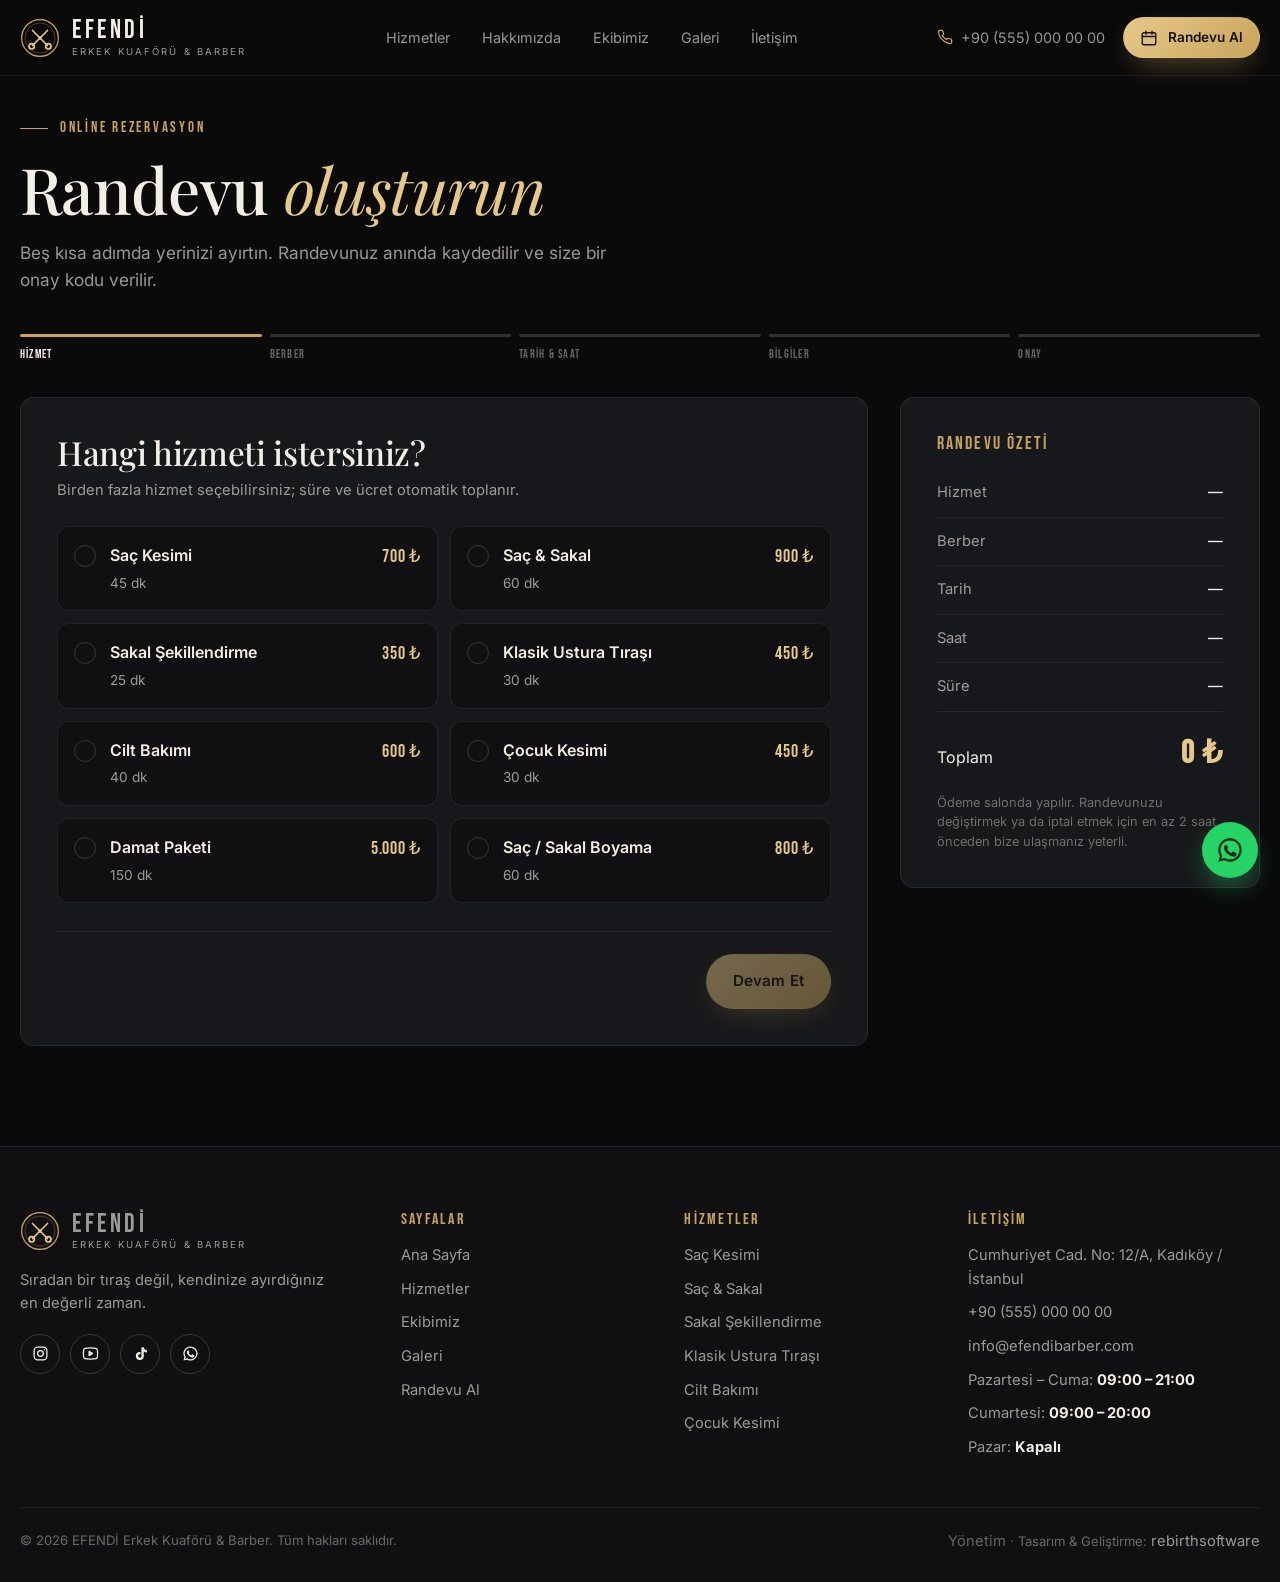
==== randevu.html @ 4434503c "Erkek kuaförü web sitesi ve randevu sistemi (ilk sürüm) GitHub Pages üzerinde çalışan statik site: -" ====
<!DOCTYPE html>
<html lang="tr">
<head>
  <meta charset="UTF-8">
  <meta name="viewport" content="width=device-width, initial-scale=1.0">
  <title>Randevu Al — {{brand}}</title>
  <meta name="description" content="Online randevu: hizmetinizi ve berberinizi seçin, uygun saati ayırtın.">
  <meta name="theme-color" content="#0a0a0b">
  <link rel="icon" href="assets/img/favicon.svg" type="image/svg+xml">
  <link rel="preconnect" href="https://fonts.googleapis.com">
  <link rel="preconnect" href="https://fonts.gstatic.com" crossorigin>
  <link href="https://fonts.googleapis.com/css2?family=Bebas+Neue&family=Inter:wght@400;500;600;700&family=Playfair+Display:ital,wght@0,400;0,500;0,600;1,400;1,500&display=swap" rel="stylesheet">
  <link rel="stylesheet" href="assets/css/style.css">
</head>
<body data-solid-nav="1">
  <div id="nav-host"></div>

  <main class="page">
    <div class="container">
      <div class="page-head">
        <span class="eyebrow">Online Rezervasyon</span>
        <h1 style="font-size:clamp(2.2rem,5vw,4rem)">Randevu <em class="accent">oluşturun</em></h1>
        <p class="lead">Beş kısa adımda yerinizi ayırtın. Randevunuz anında kaydedilir ve size bir onay kodu verilir.</p>
      </div>

      <div class="stepper" id="stepper">
        <div class="step-dot active" data-step="1"><i></i><span>Hizmet</span></div>
        <div class="step-dot" data-step="2"><i></i><span>Berber</span></div>
        <div class="step-dot" data-step="3"><i></i><span>Tarih & Saat</span></div>
        <div class="step-dot" data-step="4"><i></i><span>Bilgiler</span></div>
        <div class="step-dot" data-step="5"><i></i><span>Onay</span></div>
      </div>

      <div class="booking-layout">
        <div class="panel" id="panel">

          <!-- 1: Hizmet -->
          <section class="step active" data-step="1">
            <h2>Hangi hizmeti istersiniz?</h2>
            <p class="hint">Birden fazla hizmet seçebilirsiniz; süre ve ücret otomatik toplanır.</p>
            <div class="choice-grid" id="service-list"></div>
            <div class="step-actions">
              <span></span>
              <button class="btn btn-gold" id="next-1" disabled>Devam Et</button>
            </div>
          </section>

          <!-- 2: Berber -->
          <section class="step" data-step="2">
            <h2>Berberinizi seçin</h2>
            <p class="hint">Tercihiniz yoksa "Fark etmez" seçeneğiyle en erken boş saati görürsünüz.</p>
            <div class="choice-grid" id="barber-list"></div>
            <div class="step-actions">
              <button class="btn btn-dark" data-back>Geri</button>
              <button class="btn btn-gold" id="next-2">Devam Et</button>
            </div>
          </section>

          <!-- 3: Tarih & Saat -->
          <section class="step" data-step="3">
            <h2>Tarih ve saat</h2>
            <p class="hint">Uygun günler açık renkle gösterilir. Gün seçince boş saatler listelenir.</p>
            <div class="calendar">
              <div class="cal-head">
                <button class="cal-nav" id="cal-prev" aria-label="Önceki ay"></button>
                <b id="cal-title"></b>
                <button class="cal-nav" id="cal-next" aria-label="Sonraki ay"></button>
              </div>
              <div class="cal-grid" id="cal-grid"></div>
            </div>
            <div class="slots-title"><span id="slots-label">Önce bir gün seçin</span><span id="slots-count"></span></div>
            <div class="slots" id="slots"></div>
            <div class="step-actions">
              <button class="btn btn-dark" data-back>Geri</button>
              <button class="btn btn-gold" id="next-3" disabled>Devam Et</button>
            </div>
          </section>

          <!-- 4: Bilgiler -->
          <section class="step" data-step="4">
            <h2>İletişim bilgileriniz</h2>
            <p class="hint">Randevu hatırlatması ve olası değişiklikler için kullanılır.</p>
            <form class="form-grid" id="info-form" novalidate>
              <div class="field">
                <label for="f-name">Ad Soyad</label>
                <input id="f-name" name="name" autocomplete="name" placeholder="Adınız Soyadınız" required>
                <span class="error">Lütfen adınızı girin.</span>
              </div>
              <div class="field">
                <label for="f-phone">Telefon</label>
                <input id="f-phone" name="phone" type="tel" inputmode="tel" autocomplete="tel" placeholder="05xx xxx xx xx" required>
                <span class="error">Geçerli bir telefon numarası girin.</span>
              </div>
              <div class="field full">
                <label for="f-note">Not (isteğe bağlı)</label>
                <textarea id="f-note" name="note" placeholder="Özel bir isteğiniz varsa yazabilirsiniz."></textarea>
              </div>
              <label class="checkbox full">
                <input type="checkbox" id="f-consent" required>
                <span>Randevu bilgilerimin iletişim amacıyla işlenmesini kabul ediyorum.</span>
              </label>
            </form>
            <div class="step-actions">
              <button class="btn btn-dark" data-back>Geri</button>
              <button class="btn btn-gold" id="next-4">Devam Et</button>
            </div>
          </section>

          <!-- 5: Onay -->
          <section class="step" data-step="5">
            <div id="confirm-view">
              <h2>Bilgileri kontrol edin</h2>
              <p class="hint">Her şey doğruysa randevunuzu onaylayın.</p>
              <div class="detail-grid" id="confirm-details"></div>
              <div class="notice" style="margin-top:22px" id="confirm-notice"></div>
              <div class="step-actions">
                <button class="btn btn-dark" data-back>Geri</button>
                <button class="btn btn-gold btn-lg" id="confirm-btn">Randevuyu Onayla</button>
              </div>
            </div>
            <div id="success-view" class="success" style="display:none"></div>
          </section>

        </div>

        <aside class="panel summary" id="summary">
          <h3>Randevu Özeti</h3>
          <div class="summary-row"><span>Hizmet</span><span id="s-services">—</span></div>
          <div class="summary-row"><span>Berber</span><span id="s-barber">—</span></div>
          <div class="summary-row"><span>Tarih</span><span id="s-date">—</span></div>
          <div class="summary-row"><span>Saat</span><span id="s-time">—</span></div>
          <div class="summary-row"><span>Süre</span><span id="s-duration">—</span></div>
          <div class="summary-total"><span>Toplam</span><b id="s-total">0 ₺</b></div>
          <p class="summary-note">Ödeme salonda yapılır. Randevunuzu değiştirmek ya da iptal etmek için en az 2 saat önceden bize ulaşmanız yeterli.</p>
        </aside>
      </div>
    </div>
  </main>

  <div id="footer-host"></div>
  <div class="toast" id="toast"></div>

  <script src="assets/js/config.js"></script>
  <script src="assets/js/store.js"></script>
  <script src="assets/js/main.js"></script>
  <script src="assets/js/booking.js"></script>
</body>
</html>
---- assets/css/style.css ----
/* =========================================================================
   EFENDİ Erkek Kuaförü — Stil Dosyası
   ========================================================================= */

:root {
  --bg: #0a0a0b;
  --bg-2: #101012;
  --surface: #17181b;
  --surface-2: #1e1f23;
  --line: rgba(255, 255, 255, 0.08);
  --line-strong: rgba(255, 255, 255, 0.16);
  --text: #f3efe6;
  --muted: rgba(243, 239, 230, 0.62);
  --muted-2: rgba(243, 239, 230, 0.4);
  --gold: #c9a45c;
  --gold-2: #e5c98a;
  --gold-dim: rgba(201, 164, 92, 0.14);
  --gold-line: rgba(201, 164, 92, 0.35);
  --danger: #e2654f;
  --success: #6fbf8a;
  --warning: #e0b25b;
  --info: #7aa7e0;

  --font-display: "Playfair Display", Georgia, serif;
  --font-accent: "Bebas Neue", Impact, sans-serif;
  --font-sans: "Inter", system-ui, -apple-system, "Segoe UI", sans-serif;

  --radius: 14px;
  --radius-sm: 8px;
  --container: 1240px;
  --nav-h: 76px;
  --ease: cubic-bezier(0.2, 0.7, 0.2, 1);
}

*, *::before, *::after { box-sizing: border-box; }
html { scroll-behavior: smooth; -webkit-text-size-adjust: 100%; }
body {
  margin: 0;
  background: var(--bg);
  color: var(--text);
  font-family: var(--font-sans);
  font-size: 16px;
  line-height: 1.6;
  -webkit-font-smoothing: antialiased;
  overflow-x: hidden;
}
img { display: block; max-width: 100%; }
a { color: inherit; text-decoration: none; }
button { font: inherit; color: inherit; cursor: pointer; background: none; border: 0; }
input, select, textarea { font: inherit; color: inherit; }
::selection { background: var(--gold); color: #111; }

h1, h2, h3, h4 { margin: 0; font-family: var(--font-display); font-weight: 500; line-height: 1.1; letter-spacing: -0.01em; }
h1 { font-size: clamp(2.8rem, 7vw, 6.2rem); }
h2 { font-size: clamp(2rem, 4.2vw, 3.4rem); }
h3 { font-size: 1.35rem; }
p { margin: 0; }
em.accent, .accent { font-style: italic; color: var(--gold-2); font-weight: 400; }

.container { width: min(var(--container), 100% - 40px); margin-inline: auto; }
.eyebrow {
  font-family: var(--font-accent);
  letter-spacing: 0.18em;
  font-size: 0.95rem;
  color: var(--gold);
  display: inline-flex; align-items: center; gap: 12px;
  text-transform: uppercase;
}
.eyebrow::before { content: ""; width: 28px; height: 1px; background: var(--gold); }
.lead { color: var(--muted); font-size: 1.08rem; max-width: 56ch; }
.section { padding: clamp(72px, 9vw, 128px) 0; position: relative; }
.section-head { display: grid; gap: 18px; margin-bottom: clamp(40px, 5vw, 64px); }
.section-head.split { grid-template-columns: 1fr auto; align-items: end; }
@media (max-width: 760px) { .section-head.split { grid-template-columns: 1fr; } }

/* ---------- Butonlar ---------- */
.btn {
  display: inline-flex; align-items: center; justify-content: center; gap: 10px;
  padding: 14px 26px; border-radius: 999px;
  font-weight: 600; font-size: 0.95rem; letter-spacing: 0.01em;
  border: 1px solid transparent; transition: all 0.3s var(--ease); white-space: nowrap;
}
.btn svg { width: 18px; height: 18px; }
.btn-gold { background: linear-gradient(135deg, var(--gold-2), var(--gold)); color: #151208; box-shadow: 0 10px 30px -10px rgba(201, 164, 92, 0.6); }
.btn-gold:hover { transform: translateY(-2px); box-shadow: 0 16px 36px -12px rgba(201, 164, 92, 0.8); }
.btn-ghost { border-color: var(--line-strong); color: var(--text); background: rgba(255, 255, 255, 0.02); backdrop-filter: blur(6px); }
.btn-ghost:hover { border-color: var(--gold); color: var(--gold-2); }
.btn-dark { background: var(--surface-2); border-color: var(--line); }
.btn-dark:hover { border-color: var(--line-strong); }
.btn-sm { padding: 9px 16px; font-size: 0.85rem; }
.btn-lg { padding: 18px 34px; font-size: 1.02rem; }
.btn-block { width: 100%; }
.btn:disabled { opacity: 0.45; cursor: not-allowed; transform: none !important; }
.btn-wa { background: #25d366; color: #0b2a14; }
.btn-wa:hover { background: #2fe072; }

/* ---------- Navigasyon ---------- */
.nav {
  position: fixed; inset: 0 0 auto 0; z-index: 50; height: var(--nav-h);
  display: flex; align-items: center;
  transition: background 0.4s var(--ease), border-color 0.4s var(--ease);
  border-bottom: 1px solid transparent;
}
.nav.scrolled { background: rgba(10, 10, 11, 0.78); backdrop-filter: blur(14px); border-color: var(--line); }
.nav .container { display: flex; align-items: center; justify-content: space-between; gap: 24px; }
.logo { display: flex; align-items: center; gap: 12px; }
.logo-mark { width: 40px; height: 40px; }
.logo-text { font-family: var(--font-accent); font-size: 1.6rem; letter-spacing: 0.14em; line-height: 1; }
.logo-text small { display: block; font-family: var(--font-sans); font-size: 0.6rem; letter-spacing: 0.22em; color: var(--muted); text-transform: uppercase; margin-top: 3px; }
.nav-links { display: flex; gap: 32px; list-style: none; margin: 0; padding: 0; }
.nav-links a { font-size: 0.9rem; color: var(--muted); position: relative; padding: 6px 0; transition: color 0.3s; }
.nav-links a::after { content: ""; position: absolute; left: 0; bottom: 0; width: 0; height: 1px; background: var(--gold); transition: width 0.3s var(--ease); }
.nav-links a:hover, .nav-links a.active { color: var(--text); }
.nav-links a:hover::after, .nav-links a.active::after { width: 100%; }
.nav-cta { display: flex; align-items: center; gap: 18px; }
.nav-phone { font-size: 0.9rem; color: var(--muted); display: inline-flex; gap: 8px; align-items: center; }
.nav-phone svg { width: 16px; height: 16px; color: var(--gold); }
.burger { display: none; width: 44px; height: 44px; border-radius: 50%; border: 1px solid var(--line-strong); flex-direction: column; align-items: center; justify-content: center; gap: 5px; }
.burger span { display: block; width: 18px; height: 1.5px; background: var(--text); transition: 0.3s var(--ease); }
@media (max-width: 560px) {
  .logo-text small { display: none; }
  .nav-cta { gap: 10px; }
  .nav-cta .btn-sm { padding: 9px 14px; }
}
@media (max-width: 1000px) {
  .nav-links, .nav-phone { display: none; }
  .burger { display: flex; }
  .logo-text small { white-space: nowrap; }
  .nav.open .nav-links {
    display: flex; flex-direction: column; gap: 6px;
    position: fixed; top: var(--nav-h); left: 0; right: 0; padding: 20px 20px 28px;
    background: rgba(10, 10, 11, 0.96); backdrop-filter: blur(16px); border-bottom: 1px solid var(--line);
  }
  .nav.open .nav-links a { font-size: 1.2rem; padding: 12px 0; font-family: var(--font-display); color: var(--text); }
  .nav.open .burger span:nth-child(1) { transform: translateY(6.5px) rotate(45deg); }
  .nav.open .burger span:nth-child(2) { opacity: 0; transform: scaleX(0); }
  .nav.open .burger span:nth-child(3) { transform: translateY(-6.5px) rotate(-45deg); }
}

/* ---------- Hero ---------- */
.hero {
  position: relative; min-height: 100svh; display: grid; align-items: end;
  padding: calc(var(--nav-h) + 40px) 0 72px; overflow: hidden; isolation: isolate;
}
.hero-bg { position: absolute; inset: 0; z-index: -2; }
.hero-bg img { width: 100%; height: 100%; object-fit: cover; transform: scale(1.08); animation: heroZoom 14s var(--ease) forwards; }
@keyframes heroZoom { to { transform: scale(1); } }
.hero-bg::after {
  content: ""; position: absolute; inset: 0;
  background:
    linear-gradient(180deg, rgba(10, 10, 11, 0.55) 0%, rgba(10, 10, 11, 0.25) 40%, rgba(10, 10, 11, 0.92) 85%, var(--bg) 100%),
    linear-gradient(90deg, rgba(10, 10, 11, 0.7) 0%, rgba(10, 10, 11, 0.1) 70%);
}
.hero-grain { position: absolute; inset: 0; z-index: -1; opacity: 0.35; pointer-events: none;
  background-image: url("data:image/svg+xml,%3Csvg xmlns='http://www.w3.org/2000/svg' width='160' height='160'%3E%3Cfilter id='n'%3E%3CfeTurbulence baseFrequency='0.8' numOctaves='2' stitchTiles='stitch'/%3E%3C/filter%3E%3Crect width='100%25' height='100%25' filter='url(%23n)' opacity='0.08'/%3E%3C/svg%3E"); }
.hero-content { display: grid; gap: 28px; max-width: 820px; }
.hero h1 { text-wrap: balance; }
.hero-actions { display: flex; flex-wrap: wrap; gap: 14px; }
.hero-meta { display: flex; flex-wrap: wrap; gap: 28px; color: var(--muted); font-size: 0.9rem; }
.hero-meta span { display: inline-flex; gap: 8px; align-items: center; }
.hero-meta svg { width: 16px; height: 16px; color: var(--gold); }
.hero-badge {
  position: absolute; right: 40px; bottom: 120px; width: 150px; height: 150px; border-radius: 50%;
  display: grid; place-items: center; animation: spin 18s linear infinite;
}
.hero-badge svg { width: 100%; height: 100%; }
.hero-badge text { font-family: var(--font-accent); font-size: 13.5px; letter-spacing: 0.26em; fill: var(--gold-2); }
@keyframes spin { to { transform: rotate(360deg); } }
@media (max-width: 900px) { .hero-badge { display: none; } }

/* ---------- İstatistikler ---------- */
.stats { border-block: 1px solid var(--line); background: var(--bg-2); }
.stats .container { display: grid; grid-template-columns: repeat(4, 1fr); }
.stat { padding: 34px 24px; border-left: 1px solid var(--line); }
.stat:first-child { border-left: 0; }
.stat b { display: block; font-family: var(--font-accent); font-size: 3rem; line-height: 1; color: var(--gold-2); letter-spacing: 0.04em; }
.stat span { color: var(--muted); font-size: 0.9rem; }
@media (max-width: 760px) {
  .stats .container { grid-template-columns: 1fr 1fr; }
  .stat:nth-child(3) { border-left: 0; }
  .stat:nth-child(n + 3) { border-top: 1px solid var(--line); }
}

/* ---------- Kayan bant ---------- */
.marquee { overflow: hidden; border-bottom: 1px solid var(--line); padding: 18px 0; -webkit-mask: linear-gradient(90deg, transparent, #000 10%, #000 90%, transparent); mask: linear-gradient(90deg, transparent, #000 10%, #000 90%, transparent); }
.marquee-track { display: flex; gap: 48px; width: max-content; animation: marquee 40s linear infinite; }
.marquee-track span { font-family: var(--font-accent); font-size: 1.5rem; letter-spacing: 0.2em; color: var(--muted-2); display: inline-flex; align-items: center; gap: 48px; }
.marquee-track span::after { content: "✦"; color: var(--gold); font-size: 0.9rem; }
@keyframes marquee { to { transform: translateX(-50%); } }

/* ---------- Hizmetler ---------- */
.services-grid { display: grid; grid-template-columns: repeat(4, 1fr); gap: 18px; }
@media (max-width: 1100px) { .services-grid { grid-template-columns: repeat(2, 1fr); } }
@media (max-width: 560px) { .services-grid { grid-template-columns: 1fr; } }
.card {
  background: var(--surface); border: 1px solid var(--line); border-radius: var(--radius);
  padding: 28px; position: relative; overflow: hidden; transition: transform 0.4s var(--ease), border-color 0.4s;
}
.card:hover { transform: translateY(-6px); border-color: var(--gold-line); }
.card::before { content: ""; position: absolute; inset: 0; background: radial-gradient(400px 200px at 0% 0%, var(--gold-dim), transparent 60%); opacity: 0; transition: opacity 0.4s; }
.card:hover::before { opacity: 1; }
.service-card { display: grid; gap: 16px; min-height: 290px; }
.service-icon { width: 52px; height: 52px; border-radius: 12px; display: grid; place-items: center; background: var(--gold-dim); border: 1px solid var(--gold-line); color: var(--gold-2); }
.service-icon svg { width: 24px; height: 24px; }
.service-card h3 { font-size: 1.3rem; }
.service-card p { color: var(--muted); font-size: 0.92rem; flex: 1; }
.service-foot { display: flex; justify-content: space-between; align-items: center; margin-top: auto; padding-top: 14px; border-top: 1px dashed var(--line-strong); }
.price { font-family: var(--font-accent); font-size: 1.7rem; color: var(--gold-2); letter-spacing: 0.04em; }
.dur { color: var(--muted-2); font-size: 0.85rem; }
.tag { position: absolute; top: 18px; right: 18px; font-size: 0.7rem; letter-spacing: 0.14em; text-transform: uppercase; padding: 5px 10px; border-radius: 999px; background: var(--gold); color: #151208; font-weight: 700; }

/* ---------- Hakkımızda ---------- */
.about { background: var(--bg-2); border-block: 1px solid var(--line); }
.about-grid { display: grid; grid-template-columns: 1.05fr 1fr; gap: clamp(40px, 6vw, 96px); align-items: center; }
@media (max-width: 960px) { .about-grid { grid-template-columns: 1fr; } }
.about-media { position: relative; }
.about-media .main { border-radius: var(--radius); aspect-ratio: 4 / 5; object-fit: cover; width: 100%; }
.about-media .float { position: absolute; right: -24px; bottom: -32px; width: 44%; aspect-ratio: 1; object-fit: cover; border-radius: var(--radius); border: 8px solid var(--bg-2); box-shadow: 0 30px 60px -20px rgba(0,0,0,.7); }
.about-media .since { position: absolute; left: -16px; top: 32px; background: var(--gold); color: #151208; padding: 14px 18px; border-radius: 10px; font-family: var(--font-accent); letter-spacing: .08em; line-height: 1; }
.about-media .since b { display: block; font-size: 2.2rem; }
.about-media .since small { font-size: .75rem; font-family: var(--font-sans); font-weight: 700; letter-spacing: .14em; }
@media (max-width: 960px) { .about-media .float { right: 0; } .about-media .since { left: 0; } }
.about-text { display: grid; gap: 22px; }
.features { display: grid; grid-template-columns: 1fr 1fr; gap: 16px; margin-top: 8px; }
@media (max-width: 560px) { .features { grid-template-columns: 1fr; } }
.feature { display: flex; gap: 14px; align-items: flex-start; }
.feature svg { width: 22px; height: 22px; color: var(--gold); flex: none; margin-top: 3px; }
.feature b { display: block; font-weight: 600; margin-bottom: 2px; }
.feature span { color: var(--muted); font-size: 0.9rem; }

/* ---------- Deneyim bandı ---------- */
.experience { position: relative; min-height: 520px; display: grid; align-items: center; isolation: isolate; overflow: hidden; }
.experience img { position: absolute; inset: 0; width: 100%; height: 100%; object-fit: cover; z-index: -2; }
.experience::after { content: ""; position: absolute; inset: 0; z-index: -1; background: linear-gradient(90deg, rgba(10,10,11,.95) 0%, rgba(10,10,11,.75) 50%, rgba(10,10,11,.3) 100%); }
.experience-content { max-width: 620px; display: grid; gap: 22px; padding: 80px 0; }
.exp-list { display: grid; gap: 14px; margin: 0; padding: 0; list-style: none; }
.exp-list li { display: flex; gap: 14px; align-items: center; color: var(--muted); }
.exp-list li::before { content: ""; width: 8px; height: 8px; border-radius: 50%; background: var(--gold); box-shadow: 0 0 0 4px var(--gold-dim); flex: none; }

/* ---------- Ekip ---------- */
.team-grid { display: grid; grid-template-columns: repeat(3, 1fr); gap: 22px; }
@media (max-width: 960px) { .team-grid { grid-template-columns: repeat(2, 1fr); } }
@media (max-width: 560px) { .team-grid { grid-template-columns: 1fr; } }
.member { position: relative; border-radius: var(--radius); overflow: hidden; aspect-ratio: 3 / 3.6; background: var(--surface); border: 1px solid var(--line); }
.member img { width: 100%; height: 100%; object-fit: cover; filter: grayscale(0.4) contrast(1.05); transition: transform 0.8s var(--ease), filter 0.6s; }
.member:hover img { transform: scale(1.05); filter: grayscale(0) contrast(1.05); }
.member-info { position: absolute; inset: auto 0 0 0; padding: 26px; background: linear-gradient(180deg, transparent, rgba(10,10,11,.95)); display: grid; gap: 4px; }
.member-info h3 { font-size: 1.4rem; }
.member-info span { color: var(--gold-2); font-size: 0.85rem; letter-spacing: 0.08em; text-transform: uppercase; font-family: var(--font-accent); }
.member-skills { display: flex; gap: 6px; flex-wrap: wrap; margin-top: 8px; }
.member-skills i { font-style: normal; font-size: 0.75rem; color: var(--muted); border: 1px solid var(--line-strong); padding: 3px 9px; border-radius: 999px; }
.member-exp { position: absolute; top: 16px; left: 16px; background: rgba(10,10,11,.6); backdrop-filter: blur(8px); border: 1px solid var(--line-strong); border-radius: 999px; padding: 5px 12px; font-size: .75rem; color: var(--text); }

/* ---------- Galeri ---------- */
.gallery-grid { display: grid; grid-template-columns: repeat(4, 1fr); grid-auto-rows: 220px; gap: 14px; }
.gallery-grid a { border-radius: var(--radius-sm); overflow: hidden; position: relative; border: 1px solid var(--line); }
.gallery-grid a:nth-child(1), .gallery-grid a:nth-child(6) { grid-column: span 2; grid-row: span 2; }
.gallery-grid img { width: 100%; height: 100%; object-fit: cover; transition: transform 0.8s var(--ease); }
.gallery-grid a:hover img { transform: scale(1.06); }
.gallery-grid a::after { content: attr(data-label); position: absolute; left: 14px; bottom: 12px; font-size: 0.8rem; color: var(--text); opacity: 0; transition: 0.3s; text-shadow: 0 2px 8px #000; }
.gallery-grid a:hover::after { opacity: 1; }
@media (max-width: 900px) { .gallery-grid { grid-template-columns: repeat(2, 1fr); grid-auto-rows: 180px; } .gallery-grid a:nth-child(1), .gallery-grid a:nth-child(6) { grid-column: span 2; grid-row: span 1; } }

/* ---------- Yorumlar ---------- */
.reviews { background: var(--bg-2); border-block: 1px solid var(--line); }
.reviews-grid { display: grid; grid-template-columns: repeat(3, 1fr); gap: 18px; }
@media (max-width: 900px) { .reviews-grid { grid-template-columns: 1fr; } }
.review { display: grid; gap: 16px; }
.review .stars { color: var(--gold); letter-spacing: 3px; }
.review q { font-family: var(--font-display); font-size: 1.2rem; line-height: 1.45; quotes: "“" "”"; }
.review q::before { color: var(--gold); }
.review .who { display: flex; align-items: center; gap: 12px; color: var(--muted); font-size: 0.9rem; }
.review .who i { width: 40px; height: 40px; border-radius: 50%; display: grid; place-items: center; background: var(--gold-dim); border: 1px solid var(--gold-line); color: var(--gold-2); font-style: normal; font-weight: 700; }

/* ---------- CTA ---------- */
.cta { padding: clamp(60px, 8vw, 110px) 0; }
.cta-box {
  border-radius: 24px; padding: clamp(40px, 6vw, 80px); position: relative; overflow: hidden;
  background: radial-gradient(900px 400px at 10% 0%, rgba(201,164,92,.22), transparent 60%), var(--surface);
  border: 1px solid var(--gold-line); display: grid; grid-template-columns: 1.2fr 1fr; gap: 40px; align-items: center;
}
@media (max-width: 900px) { .cta-box { grid-template-columns: 1fr; } }
.cta-box h2 { font-size: clamp(2rem, 4vw, 3.2rem); }
.cta-box .lead { margin-top: 14px; }
.cta-side { display: grid; gap: 16px; justify-items: start; }
.hours-table { width: 100%; border-collapse: collapse; font-size: 0.92rem; }
.hours-table td { padding: 10px 0; border-bottom: 1px solid var(--line); color: var(--muted); }
.hours-table td:last-child { text-align: right; color: var(--text); font-weight: 600; }

/* ---------- Footer ---------- */
.footer { border-top: 1px solid var(--line); padding: 64px 0 28px; background: var(--bg-2); }
.footer-grid { display: grid; grid-template-columns: 1.4fr 1fr 1fr 1.2fr; gap: 40px; }
@media (max-width: 900px) { .footer-grid { grid-template-columns: 1fr 1fr; } }
@media (max-width: 560px) { .footer-grid { grid-template-columns: 1fr; } }
.footer h4 { font-family: var(--font-accent); letter-spacing: 0.14em; font-size: 1rem; color: var(--gold); margin-bottom: 16px; }
.footer ul { list-style: none; padding: 0; margin: 0; display: grid; gap: 10px; }
.footer a, .footer li, .footer p { color: var(--muted); font-size: 0.92rem; }
.footer a:hover { color: var(--gold-2); }
.socials { display: flex; gap: 10px; margin-top: 18px; }
.socials a { width: 40px; height: 40px; border-radius: 50%; border: 1px solid var(--line-strong); display: grid; place-items: center; color: var(--text); transition: 0.3s; }
.socials a:hover { border-color: var(--gold); color: var(--gold-2); }
.socials svg { width: 17px; height: 17px; }
.footer-bottom { margin-top: 48px; padding-top: 22px; border-top: 1px solid var(--line); display: flex; flex-wrap: wrap; justify-content: space-between; gap: 10px; color: var(--muted-2); font-size: 0.82rem; }

/* ---------- Scroll reveal ---------- */
.reveal { opacity: 0; transform: translateY(24px); transition: opacity 0.8s var(--ease), transform 0.8s var(--ease); }
.reveal.in { opacity: 1; transform: none; }
.reveal[data-delay="1"] { transition-delay: 0.1s; }
.reveal[data-delay="2"] { transition-delay: 0.2s; }
.reveal[data-delay="3"] { transition-delay: 0.3s; }
@media (prefers-reduced-motion: reduce) { .reveal { opacity: 1; transform: none; transition: none; } .hero-bg img, .marquee-track, .hero-badge { animation: none; } }

/* ---------- Sabit WhatsApp ---------- */
.wa-float { position: fixed; right: 22px; bottom: 22px; z-index: 40; width: 56px; height: 56px; border-radius: 50%; background: #25d366; display: grid; place-items: center; color: #0b2a14; box-shadow: 0 12px 30px -8px rgba(37,211,102,.6); transition: transform .3s; }
.wa-float:hover { transform: scale(1.06); }
.wa-float svg { width: 28px; height: 28px; }

/* =========================================================================
   RANDEVU SAYFASI
   ========================================================================= */
.page { padding-top: calc(var(--nav-h) + 40px); padding-bottom: 100px; min-height: 100svh; }
.page-head { display: grid; gap: 14px; margin-bottom: 40px; }
.booking-layout { display: grid; grid-template-columns: 1fr 360px; gap: 32px; align-items: start; }
@media (max-width: 1000px) { .booking-layout { grid-template-columns: 1fr; } }

.stepper { display: grid; grid-template-columns: repeat(5, 1fr); gap: 8px; margin-bottom: 32px; }
.step-dot { display: grid; gap: 8px; font-size: 0.78rem; color: var(--muted-2); text-transform: uppercase; letter-spacing: 0.1em; font-family: var(--font-accent); }
.step-dot i { height: 3px; border-radius: 3px; background: var(--line-strong); display: block; transition: background 0.4s; }
.step-dot.done i, .step-dot.active i { background: var(--gold); }
.step-dot.active { color: var(--text); }
@media (max-width: 640px) { .step-dot span { display: none; } }

.panel { background: var(--surface); border: 1px solid var(--line); border-radius: var(--radius); padding: clamp(22px, 3vw, 36px); }
.panel h2 { font-size: clamp(1.5rem, 2.6vw, 2.1rem); margin-bottom: 8px; }
.panel .hint { color: var(--muted); font-size: 0.92rem; margin-bottom: 24px; }
.step { display: none; }
.step.active { display: block; animation: fadeUp 0.5s var(--ease); }
@keyframes fadeUp { from { opacity: 0; transform: translateY(12px); } to { opacity: 1; transform: none; } }
.step-actions { display: flex; justify-content: space-between; gap: 12px; margin-top: 28px; padding-top: 22px; border-top: 1px solid var(--line); }

.choice-grid { display: grid; grid-template-columns: repeat(2, 1fr); gap: 12px; }
@media (max-width: 640px) { .choice-grid { grid-template-columns: 1fr; } }
.choice {
  text-align: left; display: flex; gap: 14px; align-items: flex-start; padding: 16px; border-radius: 12px;
  border: 1px solid var(--line); background: var(--bg-2); transition: 0.25s; position: relative;
}
.choice:hover { border-color: var(--line-strong); }
.choice.selected { border-color: var(--gold); background: var(--gold-dim); }
.choice .check { width: 22px; height: 22px; border-radius: 50%; border: 1.5px solid var(--line-strong); flex: none; display: grid; place-items: center; margin-top: 2px; transition: .25s; }
.choice.selected .check { background: var(--gold); border-color: var(--gold); color: #151208; }
.choice .check svg { width: 13px; height: 13px; opacity: 0; }
.choice.selected .check svg { opacity: 1; }
.choice-body { flex: 1; display: grid; gap: 4px; }
.choice-body b { font-weight: 600; }
.choice-body small { color: var(--muted); font-size: 0.85rem; }
.choice-meta { font-family: var(--font-accent); color: var(--gold-2); font-size: 1.1rem; letter-spacing: .04em; white-space: nowrap; }
.choice img { width: 56px; height: 56px; border-radius: 50%; object-fit: cover; flex: none; }
.choice .avatar-any { width: 56px; height: 56px; border-radius: 50%; display: grid; place-items: center; background: var(--surface-2); border: 1px dashed var(--line-strong); color: var(--gold); flex: none; }
.choice .avatar-any svg { width: 22px; height: 22px; }

.calendar { display: grid; gap: 14px; }
.cal-head { display: flex; align-items: center; justify-content: space-between; }
.cal-head b { font-family: var(--font-display); font-size: 1.25rem; font-weight: 500; }
.cal-nav { width: 38px; height: 38px; border-radius: 50%; border: 1px solid var(--line-strong); display: grid; place-items: center; }
.cal-nav:hover { border-color: var(--gold); color: var(--gold-2); }
.cal-nav:disabled { opacity: .3; cursor: not-allowed; }
.cal-nav svg { width: 16px; height: 16px; }
.cal-grid { display: grid; grid-template-columns: repeat(7, 1fr); gap: 6px; }
.cal-grid .dow { text-align: center; font-size: 0.72rem; letter-spacing: 0.1em; color: var(--muted-2); padding: 6px 0; font-family: var(--font-accent); }
.day { aspect-ratio: 1; border-radius: 10px; display: grid; place-items: center; font-size: 0.95rem; border: 1px solid transparent; transition: 0.2s; position: relative; }
.day.enabled { background: var(--bg-2); border-color: var(--line); }
.day.enabled:hover { border-color: var(--gold-line); }
.day.disabled { color: var(--muted-2); opacity: 0.4; cursor: not-allowed; }
.day.today::after { content: ""; position: absolute; bottom: 6px; width: 4px; height: 4px; border-radius: 50%; background: var(--gold); }
.day.selected { background: var(--gold); color: #151208; border-color: var(--gold); font-weight: 700; }
.slots { display: grid; grid-template-columns: repeat(auto-fill, minmax(92px, 1fr)); gap: 8px; margin-top: 8px; }
.slot { padding: 12px 8px; border-radius: 10px; border: 1px solid var(--line); background: var(--bg-2); text-align: center; font-weight: 600; font-size: 0.95rem; transition: 0.2s; }
.slot:hover { border-color: var(--gold-line); }
.slot.selected { background: var(--gold); color: #151208; border-color: var(--gold); }
.slots-empty { color: var(--muted); padding: 24px; text-align: center; border: 1px dashed var(--line-strong); border-radius: 12px; }
.slots-title { display: flex; justify-content: space-between; align-items: center; margin-top: 22px; margin-bottom: 8px; color: var(--muted); font-size: .9rem; }

.form-grid { display: grid; grid-template-columns: 1fr 1fr; gap: 16px; }
@media (max-width: 640px) { .form-grid { grid-template-columns: 1fr; } }
.field { display: grid; gap: 7px; }
.field.full { grid-column: 1 / -1; }
.field label { font-size: 0.85rem; color: var(--muted); }
.field input, .field textarea, .field select {
  width: 100%; padding: 14px 16px; border-radius: 10px; border: 1px solid var(--line-strong); background: var(--bg-2); color: var(--text); outline: none; transition: 0.25s;
}
.field input:focus, .field textarea:focus, .field select:focus { border-color: var(--gold); box-shadow: 0 0 0 4px var(--gold-dim); }
.field textarea { min-height: 100px; resize: vertical; }
.field .error { color: var(--danger); font-size: 0.8rem; display: none; }
.field.invalid input { border-color: var(--danger); }
.field.invalid .error { display: block; }
.checkbox { display: flex; gap: 12px; align-items: flex-start; font-size: 0.88rem; color: var(--muted); }
.checkbox input { width: 18px; height: 18px; margin-top: 2px; accent-color: var(--gold); }

.summary { position: sticky; top: calc(var(--nav-h) + 20px); }
.summary h3 { font-size: 1.1rem; margin-bottom: 16px; font-family: var(--font-accent); letter-spacing: .12em; color: var(--gold); }
.summary-row { display: flex; justify-content: space-between; gap: 12px; padding: 12px 0; border-bottom: 1px solid var(--line); font-size: 0.92rem; }
.summary-row span:first-child { color: var(--muted); }
.summary-row span:last-child { text-align: right; font-weight: 500; }
.summary-total { display: flex; justify-content: space-between; align-items: baseline; padding-top: 16px; }
.summary-total b { font-family: var(--font-accent); font-size: 2rem; color: var(--gold-2); letter-spacing: .04em; }
.summary-note { margin-top: 14px; color: var(--muted-2); font-size: 0.8rem; line-height: 1.5; }
.chip-list { display: flex; flex-wrap: wrap; gap: 6px; justify-content: flex-end; }
.chip { font-size: .78rem; border: 1px solid var(--line-strong); padding: 3px 9px; border-radius: 999px; color: var(--text); }

.success { text-align: center; display: grid; gap: 18px; justify-items: center; padding: 20px 0; }
.success .ok { width: 84px; height: 84px; border-radius: 50%; display: grid; place-items: center; background: var(--gold-dim); border: 1px solid var(--gold-line); color: var(--gold-2); }
.success .ok svg { width: 40px; height: 40px; }
.success .code { font-family: var(--font-accent); font-size: 2.6rem; letter-spacing: 0.22em; color: var(--gold-2); padding: 10px 24px; border: 1px dashed var(--gold-line); border-radius: 12px; }
.success-actions { display: flex; flex-wrap: wrap; gap: 10px; justify-content: center; }
.notice { font-size: 0.85rem; color: var(--muted); background: var(--bg-2); border: 1px solid var(--line); border-radius: 10px; padding: 12px 16px; display: flex; gap: 10px; align-items: flex-start; }
.notice svg { width: 18px; height: 18px; flex: none; color: var(--gold); margin-top: 2px; }
.notice.warn svg { color: var(--warning); }

/* =========================================================================
   YÖNETİM PANELİ
   ========================================================================= */
.admin-gate { min-height: 100svh; display: grid; place-items: center; padding: 24px; }
.gate-box { width: min(420px, 100%); text-align: center; display: grid; gap: 18px; justify-items: center; }
.gate-box .pin { display: flex; gap: 10px; justify-content: center; }
.gate-box .pin input { width: 56px; height: 64px; text-align: center; font-size: 1.8rem; font-family: var(--font-accent); letter-spacing: .1em; border-radius: 12px; border: 1px solid var(--line-strong); background: var(--bg-2); outline: none; }
.gate-box .pin input:focus { border-color: var(--gold); }
.gate-box .err { color: var(--danger); font-size: .88rem; min-height: 1.3em; }

.admin { display: none; padding-top: calc(var(--nav-h) + 24px); padding-bottom: 80px; }
.admin.show { display: block; }
.toolbar { display: flex; flex-wrap: wrap; gap: 12px; align-items: center; justify-content: space-between; margin-bottom: 24px; }
.toolbar .group { display: flex; flex-wrap: wrap; gap: 10px; align-items: center; }
.toolbar input[type="date"], .toolbar select, .toolbar input[type="search"] {
  padding: 11px 14px; border-radius: 10px; border: 1px solid var(--line-strong); background: var(--surface); color: var(--text); outline: none; color-scheme: dark;
}
.toolbar input:focus, .toolbar select:focus { border-color: var(--gold); }
.seg { display: inline-flex; border: 1px solid var(--line-strong); border-radius: 10px; overflow: hidden; }
.seg button { padding: 10px 14px; font-size: .88rem; color: var(--muted); }
.seg button.on { background: var(--gold); color: #151208; font-weight: 600; }

.kpis { display: grid; grid-template-columns: repeat(4, 1fr); gap: 14px; margin-bottom: 24px; }
@media (max-width: 800px) { .kpis { grid-template-columns: 1fr 1fr; } }
.kpi { background: var(--surface); border: 1px solid var(--line); border-radius: 12px; padding: 18px 20px; }
.kpi span { color: var(--muted); font-size: .82rem; }
.kpi b { display: block; font-family: var(--font-accent); font-size: 2.2rem; color: var(--gold-2); letter-spacing: .04em; line-height: 1.1; margin-top: 4px; }

.table-wrap { background: var(--surface); border: 1px solid var(--line); border-radius: var(--radius); overflow: auto; }
table.appts { width: 100%; border-collapse: collapse; font-size: .92rem; min-width: 820px; }
table.appts th { text-align: left; font-weight: 600; font-size: .75rem; letter-spacing: .1em; text-transform: uppercase; color: var(--muted-2); padding: 14px 16px; border-bottom: 1px solid var(--line); }
table.appts td { padding: 14px 16px; border-bottom: 1px solid var(--line); vertical-align: middle; }
table.appts tr:last-child td { border-bottom: 0; }
table.appts tr:hover td { background: rgba(255,255,255,.015); }
.t-time { font-family: var(--font-accent); font-size: 1.25rem; letter-spacing: .04em; color: var(--gold-2); }
.t-time small { display: block; font-family: var(--font-sans); font-size: .72rem; letter-spacing: 0; color: var(--muted-2); }
.t-name b { display: block; }
.t-name small { color: var(--muted); }
.badge { display: inline-flex; align-items: center; gap: 6px; padding: 4px 10px; border-radius: 999px; font-size: .75rem; font-weight: 600; letter-spacing: .04em; }
.badge::before { content: ""; width: 6px; height: 6px; border-radius: 50%; background: currentColor; }
.badge.beklemede { background: rgba(224,178,91,.14); color: var(--warning); }
.badge.onaylandi { background: rgba(122,167,224,.14); color: var(--info); }
.badge.tamamlandi { background: rgba(111,191,138,.14); color: var(--success); }
.badge.iptal { background: rgba(226,101,79,.14); color: var(--danger); }
.row-actions { display: flex; gap: 6px; justify-content: flex-end; }
.icon-btn { width: 34px; height: 34px; border-radius: 8px; border: 1px solid var(--line); display: grid; place-items: center; color: var(--muted); transition: .2s; }
.icon-btn:hover { border-color: var(--gold-line); color: var(--gold-2); }
.icon-btn svg { width: 16px; height: 16px; }
.empty { padding: 60px 20px; text-align: center; color: var(--muted); display: grid; gap: 10px; justify-items: center; }
.empty svg { width: 40px; height: 40px; color: var(--muted-2); }

/* Zaman çizelgesi görünümü */
.timeline { display: grid; grid-template-columns: 64px 1fr; gap: 0; background: var(--surface); border: 1px solid var(--line); border-radius: var(--radius); overflow: auto; }
.tl-hours { display: grid; }
.tl-hours div { height: 60px; font-size: .72rem; color: var(--muted-2); text-align: right; padding: 4px 10px 0 0; border-right: 1px solid var(--line); font-family: var(--font-accent); letter-spacing: .06em; }
.tl-cols { display: grid; grid-auto-flow: column; grid-auto-columns: minmax(160px, 1fr); }
.tl-col { position: relative; border-right: 1px solid var(--line); background-image: linear-gradient(var(--line) 1px, transparent 1px); background-size: 100% 60px; }
.tl-col:last-child { border-right: 0; }
.tl-col-head { position: sticky; top: 0; z-index: 2; background: var(--surface-2); padding: 10px 12px; font-size: .82rem; font-weight: 600; border-bottom: 1px solid var(--line); display: flex; align-items: center; gap: 8px; }
.tl-col-head img { width: 24px; height: 24px; border-radius: 50%; object-fit: cover; }
.tl-event { position: absolute; left: 6px; right: 6px; border-radius: 8px; padding: 8px 10px; font-size: .78rem; line-height: 1.3; overflow: hidden; border-left: 3px solid; cursor: pointer; transition: .2s; }
.tl-event:hover { filter: brightness(1.15); }
.tl-event b { display: block; font-size: .82rem; }
.tl-event.beklemede { background: rgba(224,178,91,.16); border-color: var(--warning); }
.tl-event.onaylandi { background: rgba(122,167,224,.16); border-color: var(--info); }
.tl-event.tamamlandi { background: rgba(111,191,138,.16); border-color: var(--success); }
.tl-event.iptal { background: rgba(226,101,79,.12); border-color: var(--danger); opacity: .6; text-decoration: line-through; }

/* Modal */
.modal { position: fixed; inset: 0; z-index: 100; display: none; place-items: center; padding: 20px; background: rgba(0,0,0,.6); backdrop-filter: blur(6px); }
.modal.show { display: grid; }
.modal-box { width: min(560px, 100%); background: var(--surface); border: 1px solid var(--line-strong); border-radius: 18px; padding: 28px; display: grid; gap: 18px; animation: fadeUp .35s var(--ease); max-height: 90svh; overflow: auto; }
.modal-head { display: flex; justify-content: space-between; align-items: flex-start; gap: 12px; }
.modal-head h3 { font-size: 1.5rem; }
.detail-grid { display: grid; grid-template-columns: 1fr 1fr; gap: 12px 20px; font-size: .92rem; }
.detail-grid div span { display: block; color: var(--muted-2); font-size: .75rem; letter-spacing: .08em; text-transform: uppercase; margin-bottom: 2px; }
.detail-grid div.full { grid-column: 1 / -1; }
.status-btns { display: flex; flex-wrap: wrap; gap: 8px; }
.status-btns button { padding: 9px 14px; border-radius: 999px; border: 1px solid var(--line-strong); font-size: .85rem; }
.status-btns button.on { border-color: var(--gold); background: var(--gold-dim); color: var(--gold-2); }
.mode-pill { font-size: .75rem; padding: 4px 10px; border-radius: 999px; border: 1px solid var(--line-strong); color: var(--muted); }
.mode-pill.remote { border-color: var(--success); color: var(--success); }

.toast { position: fixed; left: 50%; bottom: 28px; transform: translate(-50%, 20px); background: var(--surface-2); border: 1px solid var(--line-strong); padding: 12px 18px; border-radius: 12px; font-size: .9rem; opacity: 0; pointer-events: none; transition: .35s var(--ease); z-index: 200; box-shadow: 0 20px 40px -20px #000; }
.toast.show { opacity: 1; transform: translate(-50%, 0); }
.toast.err { border-color: var(--danger); }
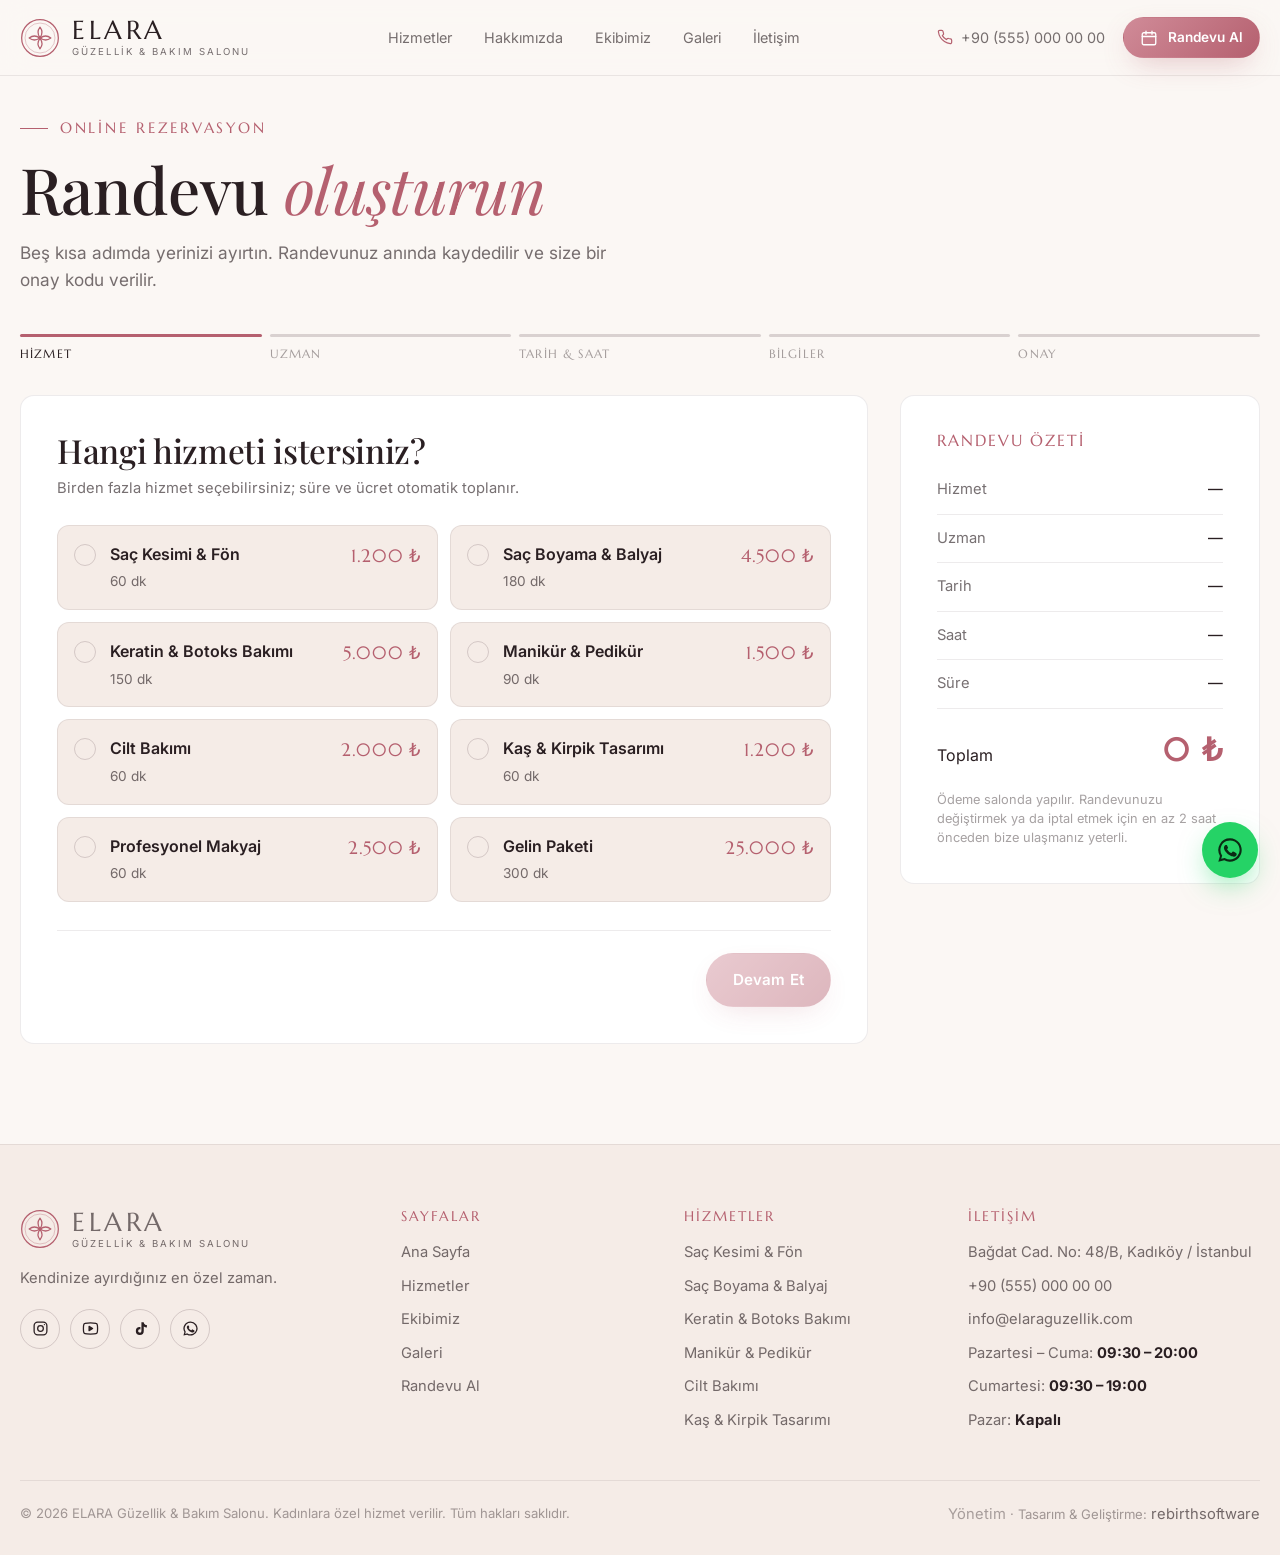
==== commit b1e54a83: "Siteyi kadınlara özel güzellik salonuna dönüştür - Açık tema: krem zemin, gül kurusu vurgu; Bebas Ne" ====
--- a/randevu.html
+++ b/randevu.html
@@ -4,12 +4,12 @@
   <meta charset="UTF-8">
   <meta name="viewport" content="width=device-width, initial-scale=1.0">
   <title>Randevu Al — {{brand}}</title>
-  <meta name="description" content="Online randevu: hizmetinizi ve berberinizi seçin, uygun saati ayırtın.">
-  <meta name="theme-color" content="#0a0a0b">
+  <meta name="description" content="Online randevu: hizmetinizi ve uzmanınızı seçin, uygun saati ayırtın.">
+  <meta name="theme-color" content="#fbf7f4">
   <link rel="icon" href="assets/img/favicon.svg" type="image/svg+xml">
   <link rel="preconnect" href="https://fonts.googleapis.com">
   <link rel="preconnect" href="https://fonts.gstatic.com" crossorigin>
-  <link href="https://fonts.googleapis.com/css2?family=Bebas+Neue&family=Inter:wght@400;500;600;700&family=Playfair+Display:ital,wght@0,400;0,500;0,600;1,400;1,500&display=swap" rel="stylesheet">
+  <link href="https://fonts.googleapis.com/css2?family=Marcellus&family=Inter:wght@400;500;600;700&family=Playfair+Display:ital,wght@0,400;0,500;0,600;1,400;1,500&display=swap" rel="stylesheet">
   <link rel="stylesheet" href="assets/css/style.css">
 </head>
 <body data-solid-nav="1">
@@ -25,7 +25,7 @@
 
       <div class="stepper" id="stepper">
         <div class="step-dot active" data-step="1"><i></i><span>Hizmet</span></div>
-        <div class="step-dot" data-step="2"><i></i><span>Berber</span></div>
+        <div class="step-dot" data-step="2"><i></i><span>Uzman</span></div>
         <div class="step-dot" data-step="3"><i></i><span>Tarih & Saat</span></div>
         <div class="step-dot" data-step="4"><i></i><span>Bilgiler</span></div>
         <div class="step-dot" data-step="5"><i></i><span>Onay</span></div>
@@ -45,9 +45,9 @@
             </div>
           </section>
 
-          <!-- 2: Berber -->
+          <!-- 2: Uzman -->
           <section class="step" data-step="2">
-            <h2>Berberinizi seçin</h2>
+            <h2>Uzmanınızı seçin</h2>
             <p class="hint">Tercihiniz yoksa "Fark etmez" seçeneğiyle en erken boş saati görürsünüz.</p>
             <div class="choice-grid" id="barber-list"></div>
             <div class="step-actions">
@@ -126,7 +126,7 @@
         <aside class="panel summary" id="summary">
           <h3>Randevu Özeti</h3>
           <div class="summary-row"><span>Hizmet</span><span id="s-services">—</span></div>
-          <div class="summary-row"><span>Berber</span><span id="s-barber">—</span></div>
+          <div class="summary-row"><span>Uzman</span><span id="s-barber">—</span></div>
           <div class="summary-row"><span>Tarih</span><span id="s-date">—</span></div>
           <div class="summary-row"><span>Saat</span><span id="s-time">—</span></div>
           <div class="summary-row"><span>Süre</span><span id="s-duration">—</span></div>
--- a/assets/css/style.css
+++ b/assets/css/style.css
@@ -3,26 +3,27 @@
    ========================================================================= */
 
 :root {
-  --bg: #0a0a0b;
-  --bg-2: #101012;
-  --surface: #17181b;
-  --surface-2: #1e1f23;
-  --line: rgba(255, 255, 255, 0.08);
-  --line-strong: rgba(255, 255, 255, 0.16);
-  --text: #f3efe6;
-  --muted: rgba(243, 239, 230, 0.62);
-  --muted-2: rgba(243, 239, 230, 0.4);
-  --gold: #c9a45c;
-  --gold-2: #e5c98a;
-  --gold-dim: rgba(201, 164, 92, 0.14);
-  --gold-line: rgba(201, 164, 92, 0.35);
-  --danger: #e2654f;
-  --success: #6fbf8a;
-  --warning: #e0b25b;
-  --info: #7aa7e0;
+  --bg: #fbf7f4;
+  --bg-2: #f5ece7;
+  --surface: #ffffff;
+  --surface-2: #f6eeea;
+  --line: rgba(60, 38, 44, 0.09);
+  --line-strong: rgba(60, 38, 44, 0.18);
+  --text: #2a1f22;
+  --muted: rgba(42, 31, 34, 0.64);
+  --muted-2: rgba(42, 31, 34, 0.42);
+  --gold: #b5606f;          /* gül kurusu (ana vurgu) */
+  --gold-2: #d08b98;        /* açık gül (degrade ve koyu zemin üstü) */
+  --gold-dim: rgba(181, 96, 111, 0.12);
+  --gold-line: rgba(181, 96, 111, 0.35);
+  --on-accent: #ffffff;
+  --danger: #c6473c;
+  --success: #3c8d5e;
+  --warning: #b57a13;
+  --info: #3f6cb3;
 
   --font-display: "Playfair Display", Georgia, serif;
-  --font-accent: "Bebas Neue", Impact, sans-serif;
+  --font-accent: "Marcellus", "Playfair Display", Georgia, serif;
   --font-sans: "Inter", system-ui, -apple-system, "Segoe UI", sans-serif;
 
   --radius: 14px;
@@ -48,14 +49,15 @@
 a { color: inherit; text-decoration: none; }
 button { font: inherit; color: inherit; cursor: pointer; background: none; border: 0; }
 input, select, textarea { font: inherit; color: inherit; }
-::selection { background: var(--gold); color: #111; }
+::selection { background: var(--gold); color: #fff; }
 
 h1, h2, h3, h4 { margin: 0; font-family: var(--font-display); font-weight: 500; line-height: 1.1; letter-spacing: -0.01em; }
 h1 { font-size: clamp(2.8rem, 7vw, 6.2rem); }
 h2 { font-size: clamp(2rem, 4.2vw, 3.4rem); }
 h3 { font-size: 1.35rem; }
 p { margin: 0; }
-em.accent, .accent { font-style: italic; color: var(--gold-2); font-weight: 400; }
+em.accent, .accent { font-style: italic; color: var(--gold); font-weight: 400; }
+.on-dark .accent, .on-dark .eyebrow { color: #efc3cb; }
 
 .container { width: min(var(--container), 100% - 40px); margin-inline: auto; }
 .eyebrow {
@@ -81,10 +83,11 @@
   border: 1px solid transparent; transition: all 0.3s var(--ease); white-space: nowrap;
 }
 .btn svg { width: 18px; height: 18px; }
-.btn-gold { background: linear-gradient(135deg, var(--gold-2), var(--gold)); color: #151208; box-shadow: 0 10px 30px -10px rgba(201, 164, 92, 0.6); }
-.btn-gold:hover { transform: translateY(-2px); box-shadow: 0 16px 36px -12px rgba(201, 164, 92, 0.8); }
+.btn-gold { background: linear-gradient(135deg, var(--gold-2), var(--gold)); color: var(--on-accent); box-shadow: 0 10px 30px -10px rgba(181, 96, 111, 0.45); }
+.btn-gold { color: #fff; }
+.btn-gold:hover { transform: translateY(-2px); box-shadow: 0 16px 36px -12px rgba(181, 96, 111, 0.6); }
 .btn-ghost { border-color: var(--line-strong); color: var(--text); background: rgba(255, 255, 255, 0.02); backdrop-filter: blur(6px); }
-.btn-ghost:hover { border-color: var(--gold); color: var(--gold-2); }
+.btn-ghost:hover { border-color: var(--gold); color: var(--gold); }
 .btn-dark { background: var(--surface-2); border-color: var(--line); }
 .btn-dark:hover { border-color: var(--line-strong); }
 .btn-sm { padding: 9px 16px; font-size: 0.85rem; }
@@ -101,7 +104,9 @@
   transition: background 0.4s var(--ease), border-color 0.4s var(--ease);
   border-bottom: 1px solid transparent;
 }
-.nav.scrolled { background: rgba(10, 10, 11, 0.78); backdrop-filter: blur(14px); border-color: var(--line); }
+.nav.scrolled, .nav.open { background: rgba(251, 247, 244, 0.88); backdrop-filter: blur(14px); border-color: var(--line); }
+body.has-hero .nav:not(.scrolled):not(.open) { --text: #fff; --muted: rgba(255, 255, 255, 0.78); --line-strong: rgba(255, 255, 255, 0.35); --gold: #efc3cb; }
+.logo-mark { color: var(--gold); }
 .nav .container { display: flex; align-items: center; justify-content: space-between; gap: 24px; }
 .logo { display: flex; align-items: center; gap: 12px; }
 .logo-mark { width: 40px; height: 40px; }
@@ -129,7 +134,7 @@
   .nav.open .nav-links {
     display: flex; flex-direction: column; gap: 6px;
     position: fixed; top: var(--nav-h); left: 0; right: 0; padding: 20px 20px 28px;
-    background: rgba(10, 10, 11, 0.96); backdrop-filter: blur(16px); border-bottom: 1px solid var(--line);
+    background: var(--bg); border-bottom: 1px solid var(--line); box-shadow: 0 30px 40px -30px rgba(42,31,34,.35);
   }
   .nav.open .nav-links a { font-size: 1.2rem; padding: 12px 0; font-family: var(--font-display); color: var(--text); }
   .nav.open .burger span:nth-child(1) { transform: translateY(6.5px) rotate(45deg); }
@@ -148,9 +153,14 @@
 .hero-bg::after {
   content: ""; position: absolute; inset: 0;
   background:
-    linear-gradient(180deg, rgba(10, 10, 11, 0.55) 0%, rgba(10, 10, 11, 0.25) 40%, rgba(10, 10, 11, 0.92) 85%, var(--bg) 100%),
-    linear-gradient(90deg, rgba(10, 10, 11, 0.7) 0%, rgba(10, 10, 11, 0.1) 70%);
-}
+    linear-gradient(180deg, rgba(42, 31, 34, 0.5) 0%, rgba(42, 31, 34, 0.25) 40%, rgba(42, 31, 34, 0.88) 100%),
+    linear-gradient(90deg, rgba(42, 31, 34, 0.7) 0%, rgba(42, 31, 34, 0.1) 70%);
+}
+.hero { color: #fff; }
+.hero .lead, .hero .hero-meta { color: rgba(255, 255, 255, 0.82); }
+.hero .btn-ghost { border-color: rgba(255, 255, 255, 0.4); color: #fff; }
+.hero .btn-ghost:hover { border-color: #efc3cb; color: #efc3cb; }
+.hero-meta svg { color: #efc3cb; }
 .hero-grain { position: absolute; inset: 0; z-index: -1; opacity: 0.35; pointer-events: none;
   background-image: url("data:image/svg+xml,%3Csvg xmlns='http://www.w3.org/2000/svg' width='160' height='160'%3E%3Cfilter id='n'%3E%3CfeTurbulence baseFrequency='0.8' numOctaves='2' stitchTiles='stitch'/%3E%3C/filter%3E%3Crect width='100%25' height='100%25' filter='url(%23n)' opacity='0.08'/%3E%3C/svg%3E"); }
 .hero-content { display: grid; gap: 28px; max-width: 820px; }
@@ -164,7 +174,7 @@
   display: grid; place-items: center; animation: spin 18s linear infinite;
 }
 .hero-badge svg { width: 100%; height: 100%; }
-.hero-badge text { font-family: var(--font-accent); font-size: 13.5px; letter-spacing: 0.26em; fill: var(--gold-2); }
+.hero-badge text { font-family: var(--font-accent); font-size: 11.5px; letter-spacing: 0.2em; fill: #efc3cb; }
 @keyframes spin { to { transform: rotate(360deg); } }
 @media (max-width: 900px) { .hero-badge { display: none; } }
 
@@ -173,7 +183,7 @@
 .stats .container { display: grid; grid-template-columns: repeat(4, 1fr); }
 .stat { padding: 34px 24px; border-left: 1px solid var(--line); }
 .stat:first-child { border-left: 0; }
-.stat b { display: block; font-family: var(--font-accent); font-size: 3rem; line-height: 1; color: var(--gold-2); letter-spacing: 0.04em; }
+.stat b { display: block; font-family: var(--font-accent); font-size: 2.6rem; line-height: 1; color: var(--gold); letter-spacing: 0.04em; }
 .stat span { color: var(--muted); font-size: 0.9rem; }
 @media (max-width: 760px) {
   .stats .container { grid-template-columns: 1fr 1fr; }
@@ -184,7 +194,7 @@
 /* ---------- Kayan bant ---------- */
 .marquee { overflow: hidden; border-bottom: 1px solid var(--line); padding: 18px 0; -webkit-mask: linear-gradient(90deg, transparent, #000 10%, #000 90%, transparent); mask: linear-gradient(90deg, transparent, #000 10%, #000 90%, transparent); }
 .marquee-track { display: flex; gap: 48px; width: max-content; animation: marquee 40s linear infinite; }
-.marquee-track span { font-family: var(--font-accent); font-size: 1.5rem; letter-spacing: 0.2em; color: var(--muted-2); display: inline-flex; align-items: center; gap: 48px; }
+.marquee-track span { font-family: var(--font-accent); font-size: 1.25rem; letter-spacing: 0.2em; color: var(--muted-2); display: inline-flex; align-items: center; gap: 48px; }
 .marquee-track span::after { content: "✦"; color: var(--gold); font-size: 0.9rem; }
 @keyframes marquee { to { transform: translateX(-50%); } }
 
@@ -196,18 +206,19 @@
   background: var(--surface); border: 1px solid var(--line); border-radius: var(--radius);
   padding: 28px; position: relative; overflow: hidden; transition: transform 0.4s var(--ease), border-color 0.4s;
 }
-.card:hover { transform: translateY(-6px); border-color: var(--gold-line); }
+.card { box-shadow: 0 1px 2px rgba(42,31,34,.04); }
+.card:hover { transform: translateY(-6px); border-color: var(--gold-line); box-shadow: 0 24px 48px -24px rgba(42,31,34,.25); }
 .card::before { content: ""; position: absolute; inset: 0; background: radial-gradient(400px 200px at 0% 0%, var(--gold-dim), transparent 60%); opacity: 0; transition: opacity 0.4s; }
 .card:hover::before { opacity: 1; }
 .service-card { display: grid; gap: 16px; min-height: 290px; }
-.service-icon { width: 52px; height: 52px; border-radius: 12px; display: grid; place-items: center; background: var(--gold-dim); border: 1px solid var(--gold-line); color: var(--gold-2); }
+.service-icon { width: 52px; height: 52px; border-radius: 12px; display: grid; place-items: center; background: var(--gold-dim); border: 1px solid var(--gold-line); color: var(--gold); }
 .service-icon svg { width: 24px; height: 24px; }
 .service-card h3 { font-size: 1.3rem; }
 .service-card p { color: var(--muted); font-size: 0.92rem; flex: 1; }
 .service-foot { display: flex; justify-content: space-between; align-items: center; margin-top: auto; padding-top: 14px; border-top: 1px dashed var(--line-strong); }
-.price { font-family: var(--font-accent); font-size: 1.7rem; color: var(--gold-2); letter-spacing: 0.04em; }
+.price { font-family: var(--font-accent); font-size: 1.7rem; color: var(--gold); letter-spacing: 0.04em; }
 .dur { color: var(--muted-2); font-size: 0.85rem; }
-.tag { position: absolute; top: 18px; right: 18px; font-size: 0.7rem; letter-spacing: 0.14em; text-transform: uppercase; padding: 5px 10px; border-radius: 999px; background: var(--gold); color: #151208; font-weight: 700; }
+.tag { position: absolute; top: 18px; right: 18px; font-size: 0.7rem; letter-spacing: 0.14em; text-transform: uppercase; padding: 5px 10px; border-radius: 999px; background: var(--gold); color: var(--on-accent); font-weight: 700; }
 
 /* ---------- Hakkımızda ---------- */
 .about { background: var(--bg-2); border-block: 1px solid var(--line); }
@@ -215,8 +226,8 @@
 @media (max-width: 960px) { .about-grid { grid-template-columns: 1fr; } }
 .about-media { position: relative; }
 .about-media .main { border-radius: var(--radius); aspect-ratio: 4 / 5; object-fit: cover; width: 100%; }
-.about-media .float { position: absolute; right: -24px; bottom: -32px; width: 44%; aspect-ratio: 1; object-fit: cover; border-radius: var(--radius); border: 8px solid var(--bg-2); box-shadow: 0 30px 60px -20px rgba(0,0,0,.7); }
-.about-media .since { position: absolute; left: -16px; top: 32px; background: var(--gold); color: #151208; padding: 14px 18px; border-radius: 10px; font-family: var(--font-accent); letter-spacing: .08em; line-height: 1; }
+.about-media .float { position: absolute; right: -24px; bottom: -32px; width: 44%; aspect-ratio: 1; object-fit: cover; border-radius: var(--radius); border: 8px solid var(--bg-2); box-shadow: 0 30px 60px -20px rgba(42,31,34,.4); }
+.about-media .since { position: absolute; left: -16px; top: 32px; background: var(--gold); color: var(--on-accent); padding: 14px 18px; border-radius: 10px; font-family: var(--font-accent); letter-spacing: .08em; line-height: 1; }
 .about-media .since b { display: block; font-size: 2.2rem; }
 .about-media .since small { font-size: .75rem; font-family: var(--font-sans); font-weight: 700; letter-spacing: .14em; }
 @media (max-width: 960px) { .about-media .float { right: 0; } .about-media .since { left: 0; } }
@@ -231,25 +242,26 @@
 /* ---------- Deneyim bandı ---------- */
 .experience { position: relative; min-height: 520px; display: grid; align-items: center; isolation: isolate; overflow: hidden; }
 .experience img { position: absolute; inset: 0; width: 100%; height: 100%; object-fit: cover; z-index: -2; }
-.experience::after { content: ""; position: absolute; inset: 0; z-index: -1; background: linear-gradient(90deg, rgba(10,10,11,.95) 0%, rgba(10,10,11,.75) 50%, rgba(10,10,11,.3) 100%); }
+.experience::after { content: ""; position: absolute; inset: 0; z-index: -1; background: linear-gradient(90deg, rgba(42,31,34,.95) 0%, rgba(42,31,34,.78) 50%, rgba(42,31,34,.35) 100%); }
+.experience { color: #fff; }
 .experience-content { max-width: 620px; display: grid; gap: 22px; padding: 80px 0; }
 .exp-list { display: grid; gap: 14px; margin: 0; padding: 0; list-style: none; }
-.exp-list li { display: flex; gap: 14px; align-items: center; color: var(--muted); }
-.exp-list li::before { content: ""; width: 8px; height: 8px; border-radius: 50%; background: var(--gold); box-shadow: 0 0 0 4px var(--gold-dim); flex: none; }
+.exp-list li { display: flex; gap: 14px; align-items: center; color: rgba(255,255,255,.82); }
+.exp-list li::before { content: ""; width: 8px; height: 8px; border-radius: 50%; background: #efc3cb; box-shadow: 0 0 0 4px rgba(239,195,203,.25); flex: none; }
 
 /* ---------- Ekip ---------- */
 .team-grid { display: grid; grid-template-columns: repeat(3, 1fr); gap: 22px; }
 @media (max-width: 960px) { .team-grid { grid-template-columns: repeat(2, 1fr); } }
 @media (max-width: 560px) { .team-grid { grid-template-columns: 1fr; } }
 .member { position: relative; border-radius: var(--radius); overflow: hidden; aspect-ratio: 3 / 3.6; background: var(--surface); border: 1px solid var(--line); }
-.member img { width: 100%; height: 100%; object-fit: cover; filter: grayscale(0.4) contrast(1.05); transition: transform 0.8s var(--ease), filter 0.6s; }
-.member:hover img { transform: scale(1.05); filter: grayscale(0) contrast(1.05); }
-.member-info { position: absolute; inset: auto 0 0 0; padding: 26px; background: linear-gradient(180deg, transparent, rgba(10,10,11,.95)); display: grid; gap: 4px; }
+.member img { width: 100%; height: 100%; object-fit: cover; transition: transform 0.8s var(--ease); }
+.member:hover img { transform: scale(1.05); }
+.member-info { position: absolute; inset: auto 0 0 0; padding: 26px; background: linear-gradient(180deg, transparent, rgba(42,31,34,.92)); display: grid; gap: 4px; color: #fff; }
 .member-info h3 { font-size: 1.4rem; }
-.member-info span { color: var(--gold-2); font-size: 0.85rem; letter-spacing: 0.08em; text-transform: uppercase; font-family: var(--font-accent); }
+.member-info span { color: #efc3cb; font-size: 0.85rem; letter-spacing: 0.08em; text-transform: uppercase; font-family: var(--font-accent); }
 .member-skills { display: flex; gap: 6px; flex-wrap: wrap; margin-top: 8px; }
-.member-skills i { font-style: normal; font-size: 0.75rem; color: var(--muted); border: 1px solid var(--line-strong); padding: 3px 9px; border-radius: 999px; }
-.member-exp { position: absolute; top: 16px; left: 16px; background: rgba(10,10,11,.6); backdrop-filter: blur(8px); border: 1px solid var(--line-strong); border-radius: 999px; padding: 5px 12px; font-size: .75rem; color: var(--text); }
+.member-skills i { font-style: normal; font-size: 0.75rem; color: rgba(255,255,255,.85); border: 1px solid rgba(255,255,255,.3); padding: 3px 9px; border-radius: 999px; }
+.member-exp { position: absolute; top: 16px; left: 16px; background: rgba(42,31,34,.55); backdrop-filter: blur(8px); border: 1px solid rgba(255,255,255,.3); border-radius: 999px; padding: 5px 12px; font-size: .75rem; color: #fff; }
 
 /* ---------- Galeri ---------- */
 .gallery-grid { display: grid; grid-template-columns: repeat(4, 1fr); grid-auto-rows: 220px; gap: 14px; }
@@ -257,7 +269,7 @@
 .gallery-grid a:nth-child(1), .gallery-grid a:nth-child(6) { grid-column: span 2; grid-row: span 2; }
 .gallery-grid img { width: 100%; height: 100%; object-fit: cover; transition: transform 0.8s var(--ease); }
 .gallery-grid a:hover img { transform: scale(1.06); }
-.gallery-grid a::after { content: attr(data-label); position: absolute; left: 14px; bottom: 12px; font-size: 0.8rem; color: var(--text); opacity: 0; transition: 0.3s; text-shadow: 0 2px 8px #000; }
+.gallery-grid a::after { content: attr(data-label); position: absolute; left: 14px; bottom: 12px; font-size: 0.8rem; color: #fff; opacity: 0; transition: 0.3s; text-shadow: 0 2px 8px rgba(0,0,0,.7); }
 .gallery-grid a:hover::after { opacity: 1; }
 @media (max-width: 900px) { .gallery-grid { grid-template-columns: repeat(2, 1fr); grid-auto-rows: 180px; } .gallery-grid a:nth-child(1), .gallery-grid a:nth-child(6) { grid-column: span 2; grid-row: span 1; } }
 
@@ -270,13 +282,13 @@
 .review q { font-family: var(--font-display); font-size: 1.2rem; line-height: 1.45; quotes: "“" "”"; }
 .review q::before { color: var(--gold); }
 .review .who { display: flex; align-items: center; gap: 12px; color: var(--muted); font-size: 0.9rem; }
-.review .who i { width: 40px; height: 40px; border-radius: 50%; display: grid; place-items: center; background: var(--gold-dim); border: 1px solid var(--gold-line); color: var(--gold-2); font-style: normal; font-weight: 700; }
+.review .who i { width: 40px; height: 40px; border-radius: 50%; display: grid; place-items: center; background: var(--gold-dim); border: 1px solid var(--gold-line); color: var(--gold); font-style: normal; font-weight: 700; }
 
 /* ---------- CTA ---------- */
 .cta { padding: clamp(60px, 8vw, 110px) 0; }
 .cta-box {
   border-radius: 24px; padding: clamp(40px, 6vw, 80px); position: relative; overflow: hidden;
-  background: radial-gradient(900px 400px at 10% 0%, rgba(201,164,92,.22), transparent 60%), var(--surface);
+  background: radial-gradient(900px 400px at 10% 0%, rgba(181,96,111,.16), transparent 60%), var(--surface);
   border: 1px solid var(--gold-line); display: grid; grid-template-columns: 1.2fr 1fr; gap: 40px; align-items: center;
 }
 @media (max-width: 900px) { .cta-box { grid-template-columns: 1fr; } }
@@ -292,13 +304,13 @@
 .footer-grid { display: grid; grid-template-columns: 1.4fr 1fr 1fr 1.2fr; gap: 40px; }
 @media (max-width: 900px) { .footer-grid { grid-template-columns: 1fr 1fr; } }
 @media (max-width: 560px) { .footer-grid { grid-template-columns: 1fr; } }
-.footer h4 { font-family: var(--font-accent); letter-spacing: 0.14em; font-size: 1rem; color: var(--gold); margin-bottom: 16px; }
+.footer h4 { font-family: var(--font-accent); letter-spacing: 0.14em; font-size: 0.9rem; color: var(--gold); margin-bottom: 16px; text-transform: uppercase; }
 .footer ul { list-style: none; padding: 0; margin: 0; display: grid; gap: 10px; }
 .footer a, .footer li, .footer p { color: var(--muted); font-size: 0.92rem; }
-.footer a:hover { color: var(--gold-2); }
+.footer a:hover { color: var(--gold); }
 .socials { display: flex; gap: 10px; margin-top: 18px; }
 .socials a { width: 40px; height: 40px; border-radius: 50%; border: 1px solid var(--line-strong); display: grid; place-items: center; color: var(--text); transition: 0.3s; }
-.socials a:hover { border-color: var(--gold); color: var(--gold-2); }
+.socials a:hover { border-color: var(--gold); color: var(--gold); }
 .socials svg { width: 17px; height: 17px; }
 .footer-bottom { margin-top: 48px; padding-top: 22px; border-top: 1px solid var(--line); display: flex; flex-wrap: wrap; justify-content: space-between; gap: 10px; color: var(--muted-2); font-size: 0.82rem; }
 
@@ -324,7 +336,7 @@
 @media (max-width: 1000px) { .booking-layout { grid-template-columns: 1fr; } }
 
 .stepper { display: grid; grid-template-columns: repeat(5, 1fr); gap: 8px; margin-bottom: 32px; }
-.step-dot { display: grid; gap: 8px; font-size: 0.78rem; color: var(--muted-2); text-transform: uppercase; letter-spacing: 0.1em; font-family: var(--font-accent); }
+.step-dot { display: grid; gap: 8px; font-size: 0.72rem; color: var(--muted-2); text-transform: uppercase; letter-spacing: 0.1em; font-family: var(--font-accent); }
 .step-dot i { height: 3px; border-radius: 3px; background: var(--line-strong); display: block; transition: background 0.4s; }
 .step-dot.done i, .step-dot.active i { background: var(--gold); }
 .step-dot.active { color: var(--text); }
@@ -347,13 +359,13 @@
 .choice:hover { border-color: var(--line-strong); }
 .choice.selected { border-color: var(--gold); background: var(--gold-dim); }
 .choice .check { width: 22px; height: 22px; border-radius: 50%; border: 1.5px solid var(--line-strong); flex: none; display: grid; place-items: center; margin-top: 2px; transition: .25s; }
-.choice.selected .check { background: var(--gold); border-color: var(--gold); color: #151208; }
+.choice.selected .check { background: var(--gold); border-color: var(--gold); color: var(--on-accent); }
 .choice .check svg { width: 13px; height: 13px; opacity: 0; }
 .choice.selected .check svg { opacity: 1; }
 .choice-body { flex: 1; display: grid; gap: 4px; }
 .choice-body b { font-weight: 600; }
 .choice-body small { color: var(--muted); font-size: 0.85rem; }
-.choice-meta { font-family: var(--font-accent); color: var(--gold-2); font-size: 1.1rem; letter-spacing: .04em; white-space: nowrap; }
+.choice-meta { font-family: var(--font-accent); color: var(--gold); font-size: 1.1rem; letter-spacing: .04em; white-space: nowrap; }
 .choice img { width: 56px; height: 56px; border-radius: 50%; object-fit: cover; flex: none; }
 .choice .avatar-any { width: 56px; height: 56px; border-radius: 50%; display: grid; place-items: center; background: var(--surface-2); border: 1px dashed var(--line-strong); color: var(--gold); flex: none; }
 .choice .avatar-any svg { width: 22px; height: 22px; }
@@ -362,7 +374,7 @@
 .cal-head { display: flex; align-items: center; justify-content: space-between; }
 .cal-head b { font-family: var(--font-display); font-size: 1.25rem; font-weight: 500; }
 .cal-nav { width: 38px; height: 38px; border-radius: 50%; border: 1px solid var(--line-strong); display: grid; place-items: center; }
-.cal-nav:hover { border-color: var(--gold); color: var(--gold-2); }
+.cal-nav:hover { border-color: var(--gold); color: var(--gold); }
 .cal-nav:disabled { opacity: .3; cursor: not-allowed; }
 .cal-nav svg { width: 16px; height: 16px; }
 .cal-grid { display: grid; grid-template-columns: repeat(7, 1fr); gap: 6px; }
@@ -372,11 +384,11 @@
 .day.enabled:hover { border-color: var(--gold-line); }
 .day.disabled { color: var(--muted-2); opacity: 0.4; cursor: not-allowed; }
 .day.today::after { content: ""; position: absolute; bottom: 6px; width: 4px; height: 4px; border-radius: 50%; background: var(--gold); }
-.day.selected { background: var(--gold); color: #151208; border-color: var(--gold); font-weight: 700; }
+.day.selected { background: var(--gold); color: var(--on-accent); border-color: var(--gold); font-weight: 700; }
 .slots { display: grid; grid-template-columns: repeat(auto-fill, minmax(92px, 1fr)); gap: 8px; margin-top: 8px; }
 .slot { padding: 12px 8px; border-radius: 10px; border: 1px solid var(--line); background: var(--bg-2); text-align: center; font-weight: 600; font-size: 0.95rem; transition: 0.2s; }
 .slot:hover { border-color: var(--gold-line); }
-.slot.selected { background: var(--gold); color: #151208; border-color: var(--gold); }
+.slot.selected { background: var(--gold); color: var(--on-accent); border-color: var(--gold); }
 .slots-empty { color: var(--muted); padding: 24px; text-align: center; border: 1px dashed var(--line-strong); border-radius: 12px; }
 .slots-title { display: flex; justify-content: space-between; align-items: center; margin-top: 22px; margin-bottom: 8px; color: var(--muted); font-size: .9rem; }
 
@@ -397,20 +409,20 @@
 .checkbox input { width: 18px; height: 18px; margin-top: 2px; accent-color: var(--gold); }
 
 .summary { position: sticky; top: calc(var(--nav-h) + 20px); }
-.summary h3 { font-size: 1.1rem; margin-bottom: 16px; font-family: var(--font-accent); letter-spacing: .12em; color: var(--gold); }
+.summary h3 { font-size: 1rem; margin-bottom: 16px; font-family: var(--font-accent); letter-spacing: .12em; color: var(--gold); text-transform: uppercase; }
 .summary-row { display: flex; justify-content: space-between; gap: 12px; padding: 12px 0; border-bottom: 1px solid var(--line); font-size: 0.92rem; }
 .summary-row span:first-child { color: var(--muted); }
 .summary-row span:last-child { text-align: right; font-weight: 500; }
 .summary-total { display: flex; justify-content: space-between; align-items: baseline; padding-top: 16px; }
-.summary-total b { font-family: var(--font-accent); font-size: 2rem; color: var(--gold-2); letter-spacing: .04em; }
+.summary-total b { font-family: var(--font-accent); font-size: 2rem; color: var(--gold); letter-spacing: .04em; }
 .summary-note { margin-top: 14px; color: var(--muted-2); font-size: 0.8rem; line-height: 1.5; }
 .chip-list { display: flex; flex-wrap: wrap; gap: 6px; justify-content: flex-end; }
 .chip { font-size: .78rem; border: 1px solid var(--line-strong); padding: 3px 9px; border-radius: 999px; color: var(--text); }
 
 .success { text-align: center; display: grid; gap: 18px; justify-items: center; padding: 20px 0; }
-.success .ok { width: 84px; height: 84px; border-radius: 50%; display: grid; place-items: center; background: var(--gold-dim); border: 1px solid var(--gold-line); color: var(--gold-2); }
+.success .ok { width: 84px; height: 84px; border-radius: 50%; display: grid; place-items: center; background: var(--gold-dim); border: 1px solid var(--gold-line); color: var(--gold); }
 .success .ok svg { width: 40px; height: 40px; }
-.success .code { font-family: var(--font-accent); font-size: 2.6rem; letter-spacing: 0.22em; color: var(--gold-2); padding: 10px 24px; border: 1px dashed var(--gold-line); border-radius: 12px; }
+.success .code { font-family: var(--font-accent); font-size: 2.6rem; letter-spacing: 0.22em; color: var(--gold); padding: 10px 24px; border: 1px dashed var(--gold-line); border-radius: 12px; }
 .success-actions { display: flex; flex-wrap: wrap; gap: 10px; justify-content: center; }
 .notice { font-size: 0.85rem; color: var(--muted); background: var(--bg-2); border: 1px solid var(--line); border-radius: 10px; padding: 12px 16px; display: flex; gap: 10px; align-items: flex-start; }
 .notice svg { width: 18px; height: 18px; flex: none; color: var(--gold); margin-top: 2px; }
@@ -431,18 +443,18 @@
 .toolbar { display: flex; flex-wrap: wrap; gap: 12px; align-items: center; justify-content: space-between; margin-bottom: 24px; }
 .toolbar .group { display: flex; flex-wrap: wrap; gap: 10px; align-items: center; }
 .toolbar input[type="date"], .toolbar select, .toolbar input[type="search"] {
-  padding: 11px 14px; border-radius: 10px; border: 1px solid var(--line-strong); background: var(--surface); color: var(--text); outline: none; color-scheme: dark;
+  padding: 11px 14px; border-radius: 10px; border: 1px solid var(--line-strong); background: var(--surface); color: var(--text); outline: none; color-scheme: light;
 }
 .toolbar input:focus, .toolbar select:focus { border-color: var(--gold); }
 .seg { display: inline-flex; border: 1px solid var(--line-strong); border-radius: 10px; overflow: hidden; }
 .seg button { padding: 10px 14px; font-size: .88rem; color: var(--muted); }
-.seg button.on { background: var(--gold); color: #151208; font-weight: 600; }
+.seg button.on { background: var(--gold); color: var(--on-accent); font-weight: 600; }
 
 .kpis { display: grid; grid-template-columns: repeat(4, 1fr); gap: 14px; margin-bottom: 24px; }
 @media (max-width: 800px) { .kpis { grid-template-columns: 1fr 1fr; } }
 .kpi { background: var(--surface); border: 1px solid var(--line); border-radius: 12px; padding: 18px 20px; }
 .kpi span { color: var(--muted); font-size: .82rem; }
-.kpi b { display: block; font-family: var(--font-accent); font-size: 2.2rem; color: var(--gold-2); letter-spacing: .04em; line-height: 1.1; margin-top: 4px; }
+.kpi b { display: block; font-family: var(--font-accent); font-size: 2.2rem; color: var(--gold); letter-spacing: .04em; line-height: 1.1; margin-top: 4px; }
 
 .table-wrap { background: var(--surface); border: 1px solid var(--line); border-radius: var(--radius); overflow: auto; }
 table.appts { width: 100%; border-collapse: collapse; font-size: .92rem; min-width: 820px; }
@@ -450,7 +462,7 @@
 table.appts td { padding: 14px 16px; border-bottom: 1px solid var(--line); vertical-align: middle; }
 table.appts tr:last-child td { border-bottom: 0; }
 table.appts tr:hover td { background: rgba(255,255,255,.015); }
-.t-time { font-family: var(--font-accent); font-size: 1.25rem; letter-spacing: .04em; color: var(--gold-2); }
+.t-time { font-family: var(--font-accent); font-size: 1.25rem; letter-spacing: .04em; color: var(--gold); }
 .t-time small { display: block; font-family: var(--font-sans); font-size: .72rem; letter-spacing: 0; color: var(--muted-2); }
 .t-name b { display: block; }
 .t-name small { color: var(--muted); }
@@ -462,7 +474,7 @@
 .badge.iptal { background: rgba(226,101,79,.14); color: var(--danger); }
 .row-actions { display: flex; gap: 6px; justify-content: flex-end; }
 .icon-btn { width: 34px; height: 34px; border-radius: 8px; border: 1px solid var(--line); display: grid; place-items: center; color: var(--muted); transition: .2s; }
-.icon-btn:hover { border-color: var(--gold-line); color: var(--gold-2); }
+.icon-btn:hover { border-color: var(--gold-line); color: var(--gold); }
 .icon-btn svg { width: 16px; height: 16px; }
 .empty { padding: 60px 20px; text-align: center; color: var(--muted); display: grid; gap: 10px; justify-items: center; }
 .empty svg { width: 40px; height: 40px; color: var(--muted-2); }
@@ -485,7 +497,7 @@
 .tl-event.iptal { background: rgba(226,101,79,.12); border-color: var(--danger); opacity: .6; text-decoration: line-through; }
 
 /* Modal */
-.modal { position: fixed; inset: 0; z-index: 100; display: none; place-items: center; padding: 20px; background: rgba(0,0,0,.6); backdrop-filter: blur(6px); }
+.modal { position: fixed; inset: 0; z-index: 100; display: none; place-items: center; padding: 20px; background: rgba(42,31,34,.45); backdrop-filter: blur(6px); }
 .modal.show { display: grid; }
 .modal-box { width: min(560px, 100%); background: var(--surface); border: 1px solid var(--line-strong); border-radius: 18px; padding: 28px; display: grid; gap: 18px; animation: fadeUp .35s var(--ease); max-height: 90svh; overflow: auto; }
 .modal-head { display: flex; justify-content: space-between; align-items: flex-start; gap: 12px; }
@@ -495,10 +507,10 @@
 .detail-grid div.full { grid-column: 1 / -1; }
 .status-btns { display: flex; flex-wrap: wrap; gap: 8px; }
 .status-btns button { padding: 9px 14px; border-radius: 999px; border: 1px solid var(--line-strong); font-size: .85rem; }
-.status-btns button.on { border-color: var(--gold); background: var(--gold-dim); color: var(--gold-2); }
+.status-btns button.on { border-color: var(--gold); background: var(--gold-dim); color: var(--gold); }
 .mode-pill { font-size: .75rem; padding: 4px 10px; border-radius: 999px; border: 1px solid var(--line-strong); color: var(--muted); }
 .mode-pill.remote { border-color: var(--success); color: var(--success); }
 
-.toast { position: fixed; left: 50%; bottom: 28px; transform: translate(-50%, 20px); background: var(--surface-2); border: 1px solid var(--line-strong); padding: 12px 18px; border-radius: 12px; font-size: .9rem; opacity: 0; pointer-events: none; transition: .35s var(--ease); z-index: 200; box-shadow: 0 20px 40px -20px #000; }
+.toast { position: fixed; left: 50%; bottom: 28px; transform: translate(-50%, 20px); background: var(--text); color: #fff; border: 1px solid var(--line-strong); padding: 12px 18px; border-radius: 12px; font-size: .9rem; opacity: 0; pointer-events: none; transition: .35s var(--ease); z-index: 200; box-shadow: 0 20px 40px -20px rgba(42,31,34,.6); }
 .toast.show { opacity: 1; transform: translate(-50%, 0); }
 .toast.err { border-color: var(--danger); }
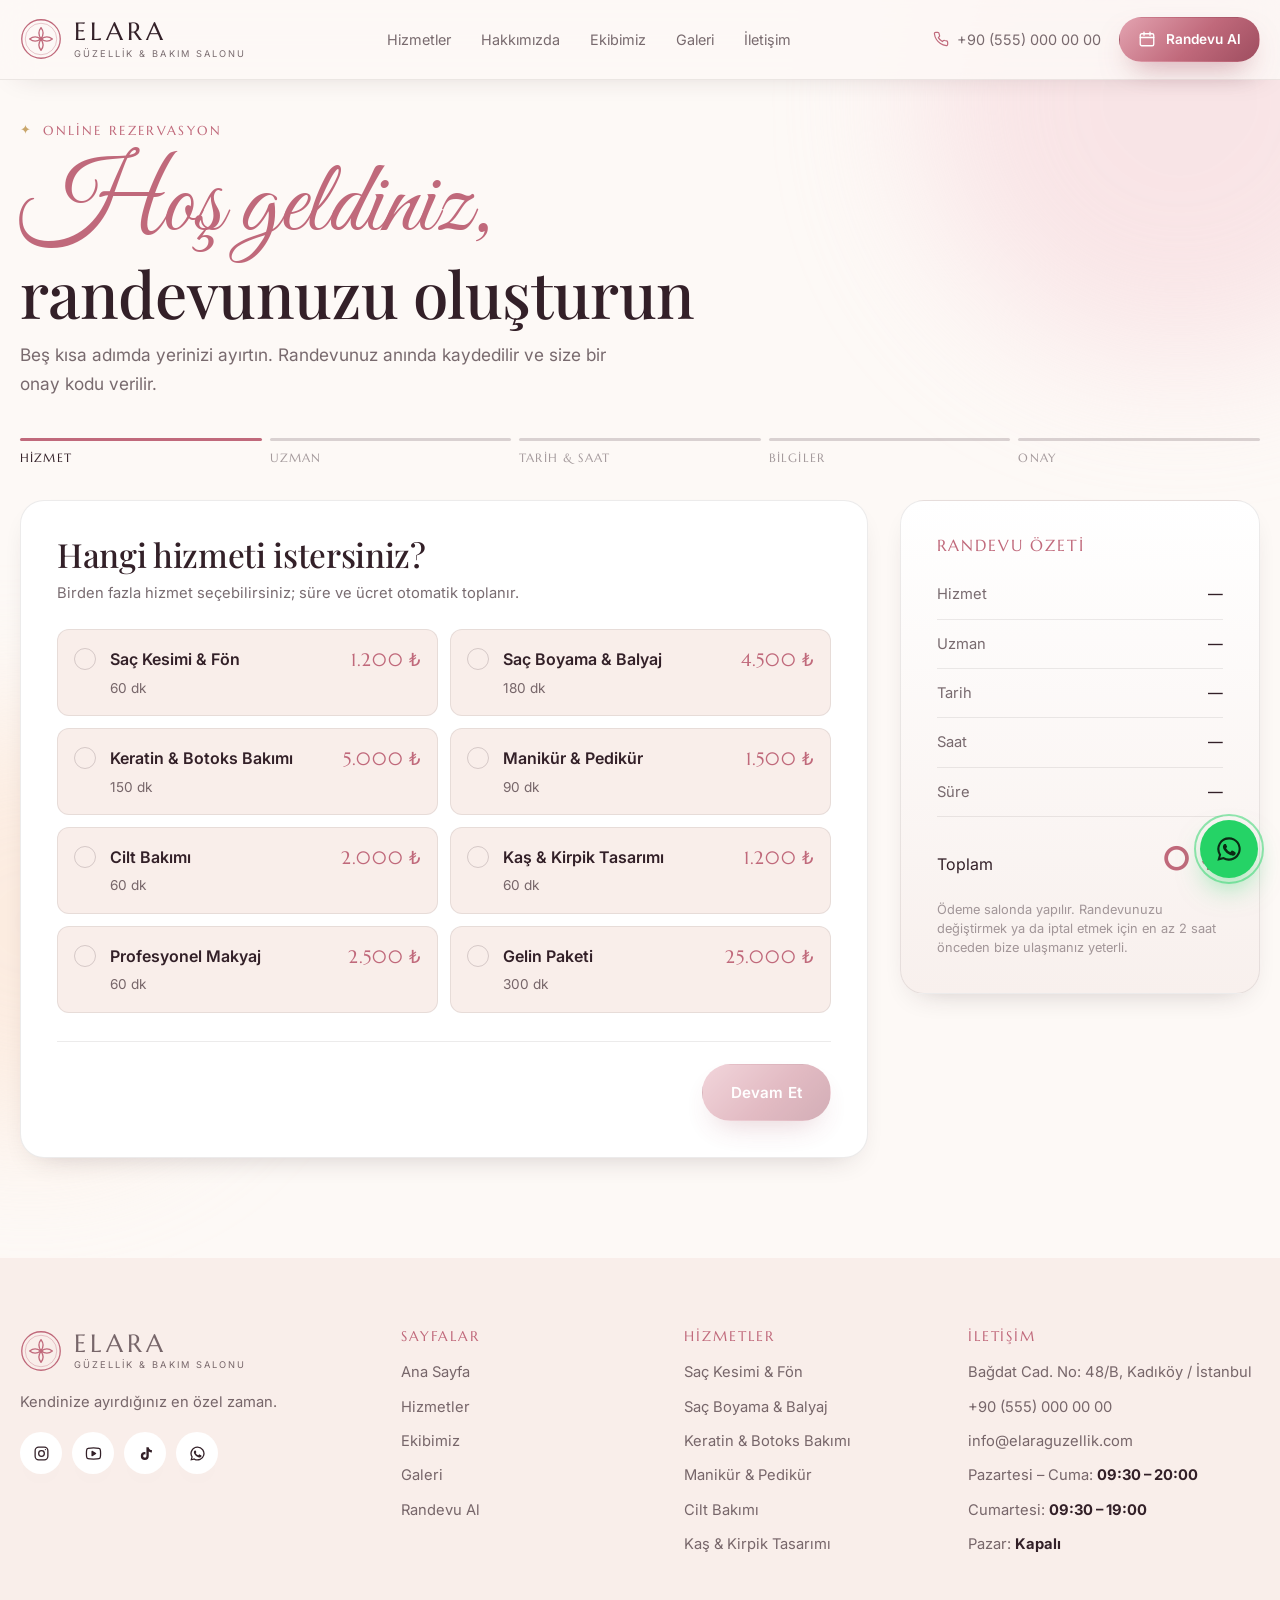
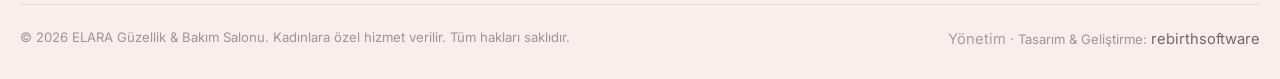
==== commit b2bb0427: "Tasarımı zenginleştir: kemerli kolaj hero, hızlı randevu, ritüel bölümü - Hero: el yazısı vurgu, kem" ====
--- a/randevu.html
+++ b/randevu.html
@@ -9,17 +9,18 @@
   <link rel="icon" href="assets/img/favicon.svg" type="image/svg+xml">
   <link rel="preconnect" href="https://fonts.googleapis.com">
   <link rel="preconnect" href="https://fonts.gstatic.com" crossorigin>
-  <link href="https://fonts.googleapis.com/css2?family=Marcellus&family=Inter:wght@400;500;600;700&family=Playfair+Display:ital,wght@0,400;0,500;0,600;1,400;1,500&display=swap" rel="stylesheet">
+  <link href="https://fonts.googleapis.com/css2?family=Great+Vibes&family=Marcellus&family=Inter:wght@400;500;600;700&family=Playfair+Display:ital,wght@0,400;0,500;0,600;1,400;1,500&display=swap" rel="stylesheet">
   <link rel="stylesheet" href="assets/css/style.css">
 </head>
 <body data-solid-nav="1">
   <div id="nav-host"></div>
 
   <main class="page">
+    <div class="blobs"><span class="blob rose"></span><span class="blob peach"></span></div>
     <div class="container">
       <div class="page-head">
         <span class="eyebrow">Online Rezervasyon</span>
-        <h1 style="font-size:clamp(2.2rem,5vw,4rem)">Randevu <em class="accent">oluşturun</em></h1>
+        <h1 style="font-size:clamp(2.2rem,5vw,4rem)"><span class="script">Hoş geldiniz,</span><br>randevunuzu oluşturun</h1>
         <p class="lead">Beş kısa adımda yerinizi ayırtın. Randevunuz anında kaydedilir ve size bir onay kodu verilir.</p>
       </div>
 
--- a/assets/css/style.css
+++ b/assets/css/style.css
@@ -1,21 +1,27 @@
 /* =========================================================================
-   EFENDİ Erkek Kuaförü — Stil Dosyası
+   ELARA Güzellik & Bakım Salonu — Stil Dosyası
+   Layout: yumuşak pastel zeminler, kemerli fotoğraflar, el yazısı vurgular.
    ========================================================================= */
 
 :root {
-  --bg: #fbf7f4;
-  --bg-2: #f5ece7;
+  --bg: #fdf9f6;            /* fildişi */
+  --bg-2: #f9eeea;          /* pudra */
+  --peach: #fbe8dd;
+  --lilac: #efe6f3;
+  --mint: #e6f1ec;
   --surface: #ffffff;
-  --surface-2: #f6eeea;
-  --line: rgba(60, 38, 44, 0.09);
-  --line-strong: rgba(60, 38, 44, 0.18);
-  --text: #2a1f22;
-  --muted: rgba(42, 31, 34, 0.64);
-  --muted-2: rgba(42, 31, 34, 0.42);
-  --gold: #b5606f;          /* gül kurusu (ana vurgu) */
-  --gold-2: #d08b98;        /* açık gül (degrade ve koyu zemin üstü) */
-  --gold-dim: rgba(181, 96, 111, 0.12);
-  --gold-line: rgba(181, 96, 111, 0.35);
+  --surface-2: #f8f0ed;
+  --line: rgba(51, 32, 40, 0.09);
+  --line-strong: rgba(51, 32, 40, 0.18);
+  --text: #332028;          /* koyu erik */
+  --muted: rgba(51, 32, 40, 0.66);
+  --muted-2: rgba(51, 32, 40, 0.44);
+  --gold: #c0697b;          /* gül kurusu (ana vurgu) */
+  --gold-2: #e3a3b0;        /* açık gül */
+  --rose-deep: #9e4d5f;
+  --gilt: #c9a66b;          /* altın detaylar */
+  --gold-dim: rgba(192, 105, 123, 0.12);
+  --gold-line: rgba(192, 105, 123, 0.35);
   --on-accent: #ffffff;
   --danger: #c6473c;
   --success: #3c8d5e;
@@ -24,13 +30,17 @@
 
   --font-display: "Playfair Display", Georgia, serif;
   --font-accent: "Marcellus", "Playfair Display", Georgia, serif;
+  --font-script: "Great Vibes", "Playfair Display", cursive;
   --font-sans: "Inter", system-ui, -apple-system, "Segoe UI", sans-serif;
 
-  --radius: 14px;
-  --radius-sm: 8px;
+  --radius: 18px;
+  --radius-sm: 10px;
+  --arch: 999px 999px 18px 18px;
   --container: 1240px;
-  --nav-h: 76px;
+  --nav-h: 80px;
   --ease: cubic-bezier(0.2, 0.7, 0.2, 1);
+  --shadow: 0 30px 60px -30px rgba(51, 32, 40, 0.35);
+  --shadow-sm: 0 12px 30px -18px rgba(51, 32, 40, 0.3);
 }
 
 *, *::before, *::after { box-sizing: border-box; }
@@ -41,7 +51,7 @@
   color: var(--text);
   font-family: var(--font-sans);
   font-size: 16px;
-  line-height: 1.6;
+  line-height: 1.65;
   -webkit-font-smoothing: antialiased;
   overflow-x: hidden;
 }
@@ -51,47 +61,66 @@
 input, select, textarea { font: inherit; color: inherit; }
 ::selection { background: var(--gold); color: #fff; }
 
-h1, h2, h3, h4 { margin: 0; font-family: var(--font-display); font-weight: 500; line-height: 1.1; letter-spacing: -0.01em; }
-h1 { font-size: clamp(2.8rem, 7vw, 6.2rem); }
-h2 { font-size: clamp(2rem, 4.2vw, 3.4rem); }
+h1, h2, h3, h4 { margin: 0; font-family: var(--font-display); font-weight: 500; line-height: 1.08; letter-spacing: -0.01em; text-wrap: balance; }
+h1 { font-size: clamp(2.8rem, 6.2vw, 5.6rem); }
+h2 { font-size: clamp(2rem, 4vw, 3.3rem); }
 h3 { font-size: 1.35rem; }
 p { margin: 0; }
 em.accent, .accent { font-style: italic; color: var(--gold); font-weight: 400; }
-.on-dark .accent, .on-dark .eyebrow { color: #efc3cb; }
+.script { font-family: var(--font-script); font-weight: 400; color: var(--gold); font-size: 1.6em; line-height: 1; letter-spacing: 0; font-style: normal; }
+.on-dark .accent, .on-dark .eyebrow { color: #f3c9d1; }
 
 .container { width: min(var(--container), 100% - 40px); margin-inline: auto; }
 .eyebrow {
-  font-family: var(--font-accent);
-  letter-spacing: 0.18em;
-  font-size: 0.95rem;
-  color: var(--gold);
-  display: inline-flex; align-items: center; gap: 12px;
-  text-transform: uppercase;
-}
-.eyebrow::before { content: ""; width: 28px; height: 1px; background: var(--gold); }
+  font-family: var(--font-accent); letter-spacing: 0.18em; font-size: 0.82rem; color: var(--gold);
+  display: inline-flex; align-items: center; gap: 10px; text-transform: uppercase;
+}
+.eyebrow::before { content: "✦"; font-size: 0.8rem; color: var(--gilt); }
 .lead { color: var(--muted); font-size: 1.08rem; max-width: 56ch; }
-.section { padding: clamp(72px, 9vw, 128px) 0; position: relative; }
-.section-head { display: grid; gap: 18px; margin-bottom: clamp(40px, 5vw, 64px); }
+.section { padding: clamp(80px, 9vw, 136px) 0; position: relative; }
+.section-head { display: grid; gap: 16px; margin-bottom: clamp(44px, 5vw, 72px); }
+.section-head.center { text-align: center; justify-items: center; }
+.section-head.center .lead { text-align: center; }
 .section-head.split { grid-template-columns: 1fr auto; align-items: end; }
 @media (max-width: 760px) { .section-head.split { grid-template-columns: 1fr; } }
+
+/* ---------- Dekoratif zemin ---------- */
+.blobs { position: absolute; inset: 0; overflow: hidden; pointer-events: none; z-index: 0; }
+.blob { position: absolute; border-radius: 50%; filter: blur(70px); opacity: 0.75; }
+.blob.rose { background: #f6d7dc; }
+.blob.peach { background: #fbe3d2; }
+.blob.lilac { background: #e9dcef; }
+.blob.mint { background: #dcebe3; }
+.band { position: relative; isolation: isolate; }
+.band > .container { position: relative; z-index: 1; }
+.wave { display: block; width: 100%; height: 70px; }
+.wave.top { position: absolute; top: -1px; left: 0; transform: rotate(180deg); }
+.wave.bottom { position: absolute; bottom: -1px; left: 0; }
+.sparkle { position: absolute; color: var(--gilt); opacity: 0.8; pointer-events: none; }
+.sparkle svg { width: 100%; height: 100%; }
+@keyframes twinkle { 0%, 100% { transform: scale(1) rotate(0deg); opacity: .55; } 50% { transform: scale(1.25) rotate(20deg); opacity: 1; } }
+.sparkle { animation: twinkle 4s ease-in-out infinite; }
+.sparkle.d2 { animation-delay: 1.3s; } .sparkle.d3 { animation-delay: 2.6s; }
 
 /* ---------- Butonlar ---------- */
 .btn {
   display: inline-flex; align-items: center; justify-content: center; gap: 10px;
-  padding: 14px 26px; border-radius: 999px;
-  font-weight: 600; font-size: 0.95rem; letter-spacing: 0.01em;
-  border: 1px solid transparent; transition: all 0.3s var(--ease); white-space: nowrap;
+  padding: 15px 28px; border-radius: 999px; font-weight: 600; font-size: 0.95rem; letter-spacing: 0.01em;
+  border: 1px solid transparent; transition: all 0.3s var(--ease); white-space: nowrap; position: relative; overflow: hidden;
 }
 .btn svg { width: 18px; height: 18px; }
-.btn-gold { background: linear-gradient(135deg, var(--gold-2), var(--gold)); color: var(--on-accent); box-shadow: 0 10px 30px -10px rgba(181, 96, 111, 0.45); }
-.btn-gold { color: #fff; }
-.btn-gold:hover { transform: translateY(-2px); box-shadow: 0 16px 36px -12px rgba(181, 96, 111, 0.6); }
-.btn-ghost { border-color: var(--line-strong); color: var(--text); background: rgba(255, 255, 255, 0.02); backdrop-filter: blur(6px); }
-.btn-ghost:hover { border-color: var(--gold); color: var(--gold); }
+.btn-gold { background: linear-gradient(135deg, var(--gold-2), var(--gold) 55%, var(--rose-deep)); color: #fff; box-shadow: 0 14px 30px -12px rgba(158, 77, 95, 0.6); }
+.btn-gold::after { content: ""; position: absolute; top: 0; left: -80%; width: 50%; height: 100%; background: linear-gradient(90deg, transparent, rgba(255,255,255,.35), transparent); transform: skewX(-20deg); transition: left .6s var(--ease); }
+.btn-gold:hover { transform: translateY(-2px); box-shadow: 0 20px 36px -12px rgba(158, 77, 95, 0.7); }
+.btn-gold:hover::after { left: 130%; }
+.btn-ghost { border-color: var(--line-strong); color: var(--text); background: rgba(255, 255, 255, 0.5); backdrop-filter: blur(6px); }
+.btn-ghost:hover { border-color: var(--gold); color: var(--gold); background: #fff; }
 .btn-dark { background: var(--surface-2); border-color: var(--line); }
 .btn-dark:hover { border-color: var(--line-strong); }
-.btn-sm { padding: 9px 16px; font-size: 0.85rem; }
-.btn-lg { padding: 18px 34px; font-size: 1.02rem; }
+.btn-white { background: #fff; color: var(--rose-deep); box-shadow: var(--shadow-sm); }
+.btn-white:hover { transform: translateY(-2px); }
+.btn-sm { padding: 10px 18px; font-size: 0.85rem; }
+.btn-lg { padding: 18px 36px; font-size: 1.02rem; }
 .btn-block { width: 100%; }
 .btn:disabled { opacity: 0.45; cursor: not-allowed; transform: none !important; }
 .btn-wa { background: #25d366; color: #0b2a14; }
@@ -99,233 +128,267 @@
 
 /* ---------- Navigasyon ---------- */
 .nav {
-  position: fixed; inset: 0 0 auto 0; z-index: 50; height: var(--nav-h);
-  display: flex; align-items: center;
-  transition: background 0.4s var(--ease), border-color 0.4s var(--ease);
+  position: fixed; inset: 0 0 auto 0; z-index: 50; height: var(--nav-h); display: flex; align-items: center;
+  transition: background 0.4s var(--ease), border-color 0.4s var(--ease), box-shadow .4s;
   border-bottom: 1px solid transparent;
 }
-.nav.scrolled, .nav.open { background: rgba(251, 247, 244, 0.88); backdrop-filter: blur(14px); border-color: var(--line); }
-body.has-hero .nav:not(.scrolled):not(.open) { --text: #fff; --muted: rgba(255, 255, 255, 0.78); --line-strong: rgba(255, 255, 255, 0.35); --gold: #efc3cb; }
-.logo-mark { color: var(--gold); }
+.nav.scrolled, .nav.open { background: rgba(253, 249, 246, 0.86); backdrop-filter: blur(16px); border-color: var(--line); box-shadow: 0 10px 30px -20px rgba(51,32,40,.25); }
 .nav .container { display: flex; align-items: center; justify-content: space-between; gap: 24px; }
 .logo { display: flex; align-items: center; gap: 12px; }
-.logo-mark { width: 40px; height: 40px; }
-.logo-text { font-family: var(--font-accent); font-size: 1.6rem; letter-spacing: 0.14em; line-height: 1; }
-.logo-text small { display: block; font-family: var(--font-sans); font-size: 0.6rem; letter-spacing: 0.22em; color: var(--muted); text-transform: uppercase; margin-top: 3px; }
-.nav-links { display: flex; gap: 32px; list-style: none; margin: 0; padding: 0; }
+.logo-mark { width: 42px; height: 42px; color: var(--gold); }
+.logo-text { font-family: var(--font-accent); font-size: 1.55rem; letter-spacing: 0.16em; line-height: 1; }
+.logo-text small { display: block; font-family: var(--font-sans); font-size: 0.58rem; letter-spacing: 0.22em; color: var(--muted); text-transform: uppercase; margin-top: 4px; }
+.nav-links { display: flex; gap: 30px; list-style: none; margin: 0; padding: 0; }
 .nav-links a { font-size: 0.9rem; color: var(--muted); position: relative; padding: 6px 0; transition: color 0.3s; }
-.nav-links a::after { content: ""; position: absolute; left: 0; bottom: 0; width: 0; height: 1px; background: var(--gold); transition: width 0.3s var(--ease); }
+.nav-links a::after { content: ""; position: absolute; left: 0; bottom: 0; width: 0; height: 2px; border-radius: 2px; background: var(--gold); transition: width 0.3s var(--ease); }
 .nav-links a:hover, .nav-links a.active { color: var(--text); }
 .nav-links a:hover::after, .nav-links a.active::after { width: 100%; }
 .nav-cta { display: flex; align-items: center; gap: 18px; }
 .nav-phone { font-size: 0.9rem; color: var(--muted); display: inline-flex; gap: 8px; align-items: center; }
 .nav-phone svg { width: 16px; height: 16px; color: var(--gold); }
-.burger { display: none; width: 44px; height: 44px; border-radius: 50%; border: 1px solid var(--line-strong); flex-direction: column; align-items: center; justify-content: center; gap: 5px; }
+.burger { display: none; width: 44px; height: 44px; border-radius: 50%; border: 1px solid var(--line-strong); flex-direction: column; align-items: center; justify-content: center; gap: 5px; background: rgba(255,255,255,.5); }
 .burger span { display: block; width: 18px; height: 1.5px; background: var(--text); transition: 0.3s var(--ease); }
-@media (max-width: 560px) {
-  .logo-text small { display: none; }
-  .nav-cta { gap: 10px; }
-  .nav-cta .btn-sm { padding: 9px 14px; }
-}
+@media (max-width: 560px) { .logo-text small { display: none; } .nav-cta { gap: 10px; } .nav-cta .btn-sm { padding: 9px 14px; } }
 @media (max-width: 1000px) {
   .nav-links, .nav-phone { display: none; }
   .burger { display: flex; }
-  .logo-text small { white-space: nowrap; }
   .nav.open .nav-links {
-    display: flex; flex-direction: column; gap: 6px;
-    position: fixed; top: var(--nav-h); left: 0; right: 0; padding: 20px 20px 28px;
-    background: var(--bg); border-bottom: 1px solid var(--line); box-shadow: 0 30px 40px -30px rgba(42,31,34,.35);
+    display: flex; flex-direction: column; gap: 6px; position: fixed; top: var(--nav-h); left: 0; right: 0; padding: 20px 20px 28px;
+    background: var(--bg); border-bottom: 1px solid var(--line); box-shadow: 0 30px 40px -30px rgba(51,32,40,.35);
   }
-  .nav.open .nav-links a { font-size: 1.2rem; padding: 12px 0; font-family: var(--font-display); color: var(--text); }
+  .nav.open .nav-links a { font-size: 1.25rem; padding: 12px 0; font-family: var(--font-display); color: var(--text); }
   .nav.open .burger span:nth-child(1) { transform: translateY(6.5px) rotate(45deg); }
   .nav.open .burger span:nth-child(2) { opacity: 0; transform: scaleX(0); }
   .nav.open .burger span:nth-child(3) { transform: translateY(-6.5px) rotate(-45deg); }
 }
 
 /* ---------- Hero ---------- */
-.hero {
-  position: relative; min-height: 100svh; display: grid; align-items: end;
-  padding: calc(var(--nav-h) + 40px) 0 72px; overflow: hidden; isolation: isolate;
-}
-.hero-bg { position: absolute; inset: 0; z-index: -2; }
-.hero-bg img { width: 100%; height: 100%; object-fit: cover; transform: scale(1.08); animation: heroZoom 14s var(--ease) forwards; }
-@keyframes heroZoom { to { transform: scale(1); } }
-.hero-bg::after {
-  content: ""; position: absolute; inset: 0;
-  background:
-    linear-gradient(180deg, rgba(42, 31, 34, 0.5) 0%, rgba(42, 31, 34, 0.25) 40%, rgba(42, 31, 34, 0.88) 100%),
-    linear-gradient(90deg, rgba(42, 31, 34, 0.7) 0%, rgba(42, 31, 34, 0.1) 70%);
-}
-.hero { color: #fff; }
-.hero .lead, .hero .hero-meta { color: rgba(255, 255, 255, 0.82); }
-.hero .btn-ghost { border-color: rgba(255, 255, 255, 0.4); color: #fff; }
-.hero .btn-ghost:hover { border-color: #efc3cb; color: #efc3cb; }
-.hero-meta svg { color: #efc3cb; }
-.hero-grain { position: absolute; inset: 0; z-index: -1; opacity: 0.35; pointer-events: none;
-  background-image: url("data:image/svg+xml,%3Csvg xmlns='http://www.w3.org/2000/svg' width='160' height='160'%3E%3Cfilter id='n'%3E%3CfeTurbulence baseFrequency='0.8' numOctaves='2' stitchTiles='stitch'/%3E%3C/filter%3E%3Crect width='100%25' height='100%25' filter='url(%23n)' opacity='0.08'/%3E%3C/svg%3E"); }
-.hero-content { display: grid; gap: 28px; max-width: 820px; }
-.hero h1 { text-wrap: balance; }
-.hero-actions { display: flex; flex-wrap: wrap; gap: 14px; }
-.hero-meta { display: flex; flex-wrap: wrap; gap: 28px; color: var(--muted); font-size: 0.9rem; }
-.hero-meta span { display: inline-flex; gap: 8px; align-items: center; }
-.hero-meta svg { width: 16px; height: 16px; color: var(--gold); }
-.hero-badge {
-  position: absolute; right: 40px; bottom: 120px; width: 150px; height: 150px; border-radius: 50%;
-  display: grid; place-items: center; animation: spin 18s linear infinite;
-}
-.hero-badge svg { width: 100%; height: 100%; }
-.hero-badge text { font-family: var(--font-accent); font-size: 11.5px; letter-spacing: 0.2em; fill: #efc3cb; }
+.hero { position: relative; padding: calc(var(--nav-h) + 48px) 0 120px; overflow: hidden; isolation: isolate; }
+.hero .blobs .blob.rose { width: 640px; height: 640px; top: -200px; right: -120px; }
+.hero .blobs .blob.peach { width: 520px; height: 520px; bottom: -200px; left: -160px; }
+.hero .blobs .blob.lilac { width: 420px; height: 420px; top: 30%; left: 38%; opacity: .55; }
+.hero-grid { display: grid; grid-template-columns: 1.05fr 1fr; gap: clamp(32px, 5vw, 72px); align-items: center; position: relative; z-index: 1; }
+@media (max-width: 960px) { .hero-grid { grid-template-columns: 1fr; } }
+.hero-content { display: grid; gap: 24px; }
+.hero-script { font-family: var(--font-script); font-size: clamp(2rem, 3.4vw, 3rem); color: var(--gold); line-height: 1; }
+.hero h1 { font-size: clamp(2.9rem, 6vw, 5.4rem); }
+.hero-actions { display: flex; flex-wrap: wrap; gap: 14px; align-items: center; }
+.trust { display: flex; align-items: center; gap: 14px; flex-wrap: wrap; color: var(--muted); font-size: 0.9rem; }
+.avatars { display: flex; }
+.avatars img { width: 38px; height: 38px; border-radius: 50%; object-fit: cover; border: 2px solid var(--bg); margin-left: -10px; }
+.avatars img:first-child { margin-left: 0; }
+.trust .stars { color: var(--gilt); letter-spacing: 2px; }
+.trust b { color: var(--text); }
+
+.hero-visual { position: relative; min-height: 560px; }
+.hero-arch { position: absolute; right: 6%; top: 0; width: 62%; aspect-ratio: 3 / 4; border-radius: var(--arch); overflow: hidden; box-shadow: var(--shadow); border: 6px solid #fff; }
+.hero-arch img { width: 100%; height: 100%; object-fit: cover; }
+.hero-card { position: absolute; border-radius: 16px; overflow: hidden; box-shadow: var(--shadow); border: 5px solid #fff; animation: floaty 7s ease-in-out infinite; }
+.hero-card img { width: 100%; height: 100%; object-fit: cover; }
+.hero-card.one { left: 0; top: 14%; width: 36%; aspect-ratio: 4 / 5; transform: rotate(-6deg); }
+.hero-card.two { right: 0; bottom: 2%; width: 34%; aspect-ratio: 1; transform: rotate(5deg); animation-delay: 1.5s; }
+@keyframes floaty { 0%, 100% { translate: 0 0; } 50% { translate: 0 -12px; } }
+.pill-badge {
+  position: absolute; z-index: 2; display: inline-flex; align-items: center; gap: 10px; padding: 10px 16px 10px 12px; border-radius: 999px;
+  background: rgba(255,255,255,.85); backdrop-filter: blur(10px); box-shadow: var(--shadow-sm); font-size: 0.82rem; font-weight: 600; border: 1px solid rgba(255,255,255,.8);
+}
+.pill-badge i { width: 30px; height: 30px; border-radius: 50%; display: grid; place-items: center; background: var(--gold-dim); color: var(--gold); font-style: normal; }
+.pill-badge i svg { width: 16px; height: 16px; }
+.pill-badge.a { left: 4%; bottom: 10%; animation: floaty 6s ease-in-out infinite; animation-delay: .8s; }
+.pill-badge.b { right: 2%; top: 6%; animation: floaty 8s ease-in-out infinite; }
+.hero-ring { position: absolute; left: 30%; bottom: 0; width: 120px; height: 120px; animation: spin 20s linear infinite; }
+.hero-ring text { font-family: var(--font-accent); font-size: 11.5px; letter-spacing: 0.2em; fill: var(--gold); }
 @keyframes spin { to { transform: rotate(360deg); } }
-@media (max-width: 900px) { .hero-badge { display: none; } }
+@media (max-width: 960px) {
+  .hero { padding-bottom: 90px; }
+  .hero-visual { min-height: 420px; margin-top: 10px; }
+  .hero-arch { width: 60%; }
+  .hero-ring { display: none; }
+}
+@media (max-width: 560px) { .hero-visual { min-height: 360px; } .hero-card.one { width: 40%; } .hero-card.two { width: 38%; } .pill-badge.a { bottom: 0; } }
+
+/* Hızlı randevu çubuğu */
+.quick { position: relative; z-index: 2; margin-top: -64px; }
+.quick-bar {
+  display: grid; grid-template-columns: 1.3fr 1fr 1fr auto; gap: 10px; align-items: center; padding: 12px; border-radius: 24px;
+  background: #fff; box-shadow: var(--shadow); border: 1px solid var(--line);
+}
+.quick-field { display: grid; gap: 2px; padding: 8px 16px; border-right: 1px solid var(--line); }
+.quick-field label { font-size: 0.7rem; letter-spacing: 0.12em; text-transform: uppercase; color: var(--muted-2); font-family: var(--font-accent); }
+.quick-field select, .quick-field input { border: 0; background: transparent; padding: 4px 0; font-weight: 600; outline: none; color: var(--text); width: 100%; color-scheme: light; }
+@media (max-width: 900px) { .quick-bar { grid-template-columns: 1fr 1fr; } .quick-field:nth-child(2) { border-right: 0; } .quick-bar .btn { grid-column: 1 / -1; } }
+@media (max-width: 560px) { .quick-bar { grid-template-columns: 1fr; } .quick-field { border-right: 0; border-bottom: 1px solid var(--line); } }
 
 /* ---------- İstatistikler ---------- */
-.stats { border-block: 1px solid var(--line); background: var(--bg-2); }
-.stats .container { display: grid; grid-template-columns: repeat(4, 1fr); }
-.stat { padding: 34px 24px; border-left: 1px solid var(--line); }
-.stat:first-child { border-left: 0; }
-.stat b { display: block; font-family: var(--font-accent); font-size: 2.6rem; line-height: 1; color: var(--gold); letter-spacing: 0.04em; }
-.stat span { color: var(--muted); font-size: 0.9rem; }
-@media (max-width: 760px) {
-  .stats .container { grid-template-columns: 1fr 1fr; }
-  .stat:nth-child(3) { border-left: 0; }
-  .stat:nth-child(n + 3) { border-top: 1px solid var(--line); }
-}
+.stats { padding: 56px 0 0; }
+.stats .container { display: grid; grid-template-columns: repeat(4, 1fr); gap: 18px; }
+.stat { text-align: center; padding: 26px 18px; border-radius: 20px; background: rgba(255,255,255,.6); border: 1px solid var(--line); }
+.stat b { display: block; font-family: var(--font-accent); font-size: 2.6rem; line-height: 1; color: var(--gold); letter-spacing: 0.02em; }
+.stat span { color: var(--muted); font-size: 0.88rem; }
+@media (max-width: 760px) { .stats .container { grid-template-columns: 1fr 1fr; } }
 
 /* ---------- Kayan bant ---------- */
-.marquee { overflow: hidden; border-bottom: 1px solid var(--line); padding: 18px 0; -webkit-mask: linear-gradient(90deg, transparent, #000 10%, #000 90%, transparent); mask: linear-gradient(90deg, transparent, #000 10%, #000 90%, transparent); }
-.marquee-track { display: flex; gap: 48px; width: max-content; animation: marquee 40s linear infinite; }
-.marquee-track span { font-family: var(--font-accent); font-size: 1.25rem; letter-spacing: 0.2em; color: var(--muted-2); display: inline-flex; align-items: center; gap: 48px; }
-.marquee-track span::after { content: "✦"; color: var(--gold); font-size: 0.9rem; }
+.marquee { overflow: hidden; padding: 56px 0 0; -webkit-mask: linear-gradient(90deg, transparent, #000 10%, #000 90%, transparent); mask: linear-gradient(90deg, transparent, #000 10%, #000 90%, transparent); }
+.marquee-track { display: flex; gap: 40px; width: max-content; animation: marquee 44s linear infinite; }
+.marquee-track span { font-family: var(--font-accent); font-size: 1.15rem; letter-spacing: 0.2em; color: var(--muted-2); display: inline-flex; align-items: center; gap: 40px; white-space: nowrap; }
+.marquee-track span::after { content: "✦"; color: var(--gilt); font-size: 0.85rem; }
 @keyframes marquee { to { transform: translateX(-50%); } }
 
 /* ---------- Hizmetler ---------- */
-.services-grid { display: grid; grid-template-columns: repeat(4, 1fr); gap: 18px; }
+.services-grid { display: grid; grid-template-columns: repeat(4, 1fr); gap: 22px; }
 @media (max-width: 1100px) { .services-grid { grid-template-columns: repeat(2, 1fr); } }
 @media (max-width: 560px) { .services-grid { grid-template-columns: 1fr; } }
-.card {
-  background: var(--surface); border: 1px solid var(--line); border-radius: var(--radius);
-  padding: 28px; position: relative; overflow: hidden; transition: transform 0.4s var(--ease), border-color 0.4s;
-}
-.card { box-shadow: 0 1px 2px rgba(42,31,34,.04); }
-.card:hover { transform: translateY(-6px); border-color: var(--gold-line); box-shadow: 0 24px 48px -24px rgba(42,31,34,.25); }
-.card::before { content: ""; position: absolute; inset: 0; background: radial-gradient(400px 200px at 0% 0%, var(--gold-dim), transparent 60%); opacity: 0; transition: opacity 0.4s; }
-.card:hover::before { opacity: 1; }
-.service-card { display: grid; gap: 16px; min-height: 290px; }
-.service-icon { width: 52px; height: 52px; border-radius: 12px; display: grid; place-items: center; background: var(--gold-dim); border: 1px solid var(--gold-line); color: var(--gold); }
+.card { background: var(--surface); border: 1px solid var(--line); border-radius: var(--radius); position: relative; transition: transform 0.4s var(--ease), box-shadow 0.4s; box-shadow: 0 1px 2px rgba(51,32,40,.04); }
+.card:hover { transform: translateY(-8px); box-shadow: var(--shadow); }
+.service-card { display: grid; gap: 10px; padding: 0 0 24px; overflow: hidden; }
+.service-media { position: relative; margin: 10px 10px 8px; border-radius: var(--arch); overflow: hidden; aspect-ratio: 4 / 3.4; }
+.service-media img { width: 100%; height: 100%; object-fit: cover; transition: transform .8s var(--ease); }
+.card:hover .service-media img { transform: scale(1.06); }
+.service-icon { position: absolute; left: 50%; bottom: -2px; translate: -50% 0; width: 54px; height: 54px; border-radius: 50%; display: grid; place-items: center; background: #fff; color: var(--gold); box-shadow: var(--shadow-sm); border: 1px solid var(--line); }
 .service-icon svg { width: 24px; height: 24px; }
-.service-card h3 { font-size: 1.3rem; }
-.service-card p { color: var(--muted); font-size: 0.92rem; flex: 1; }
-.service-foot { display: flex; justify-content: space-between; align-items: center; margin-top: auto; padding-top: 14px; border-top: 1px dashed var(--line-strong); }
-.price { font-family: var(--font-accent); font-size: 1.7rem; color: var(--gold); letter-spacing: 0.04em; }
-.dur { color: var(--muted-2); font-size: 0.85rem; }
-.tag { position: absolute; top: 18px; right: 18px; font-size: 0.7rem; letter-spacing: 0.14em; text-transform: uppercase; padding: 5px 10px; border-radius: 999px; background: var(--gold); color: var(--on-accent); font-weight: 700; }
+.service-card h3 { font-size: 1.3rem; padding: 10px 24px 0; text-align: center; }
+.service-card p { color: var(--muted); font-size: 0.9rem; padding: 0 24px; text-align: center; }
+.service-foot { display: flex; justify-content: center; align-items: baseline; gap: 12px; padding: 8px 24px 0; }
+.price { font-family: var(--font-accent); font-size: 1.55rem; color: var(--rose-deep); letter-spacing: 0.02em; }
+.dur { color: var(--muted-2); font-size: 0.85rem; display: inline-flex; align-items: center; gap: 5px; }
+.dur svg { width: 14px; height: 14px; }
+.service-card .btn { margin: 6px 24px 0; }
+.tag { position: absolute; top: 22px; left: 22px; z-index: 2; font-size: 0.68rem; letter-spacing: 0.14em; text-transform: uppercase; padding: 6px 12px; border-radius: 999px; background: var(--rose-deep); color: #fff; font-weight: 700; box-shadow: var(--shadow-sm); }
 
 /* ---------- Hakkımızda ---------- */
-.about { background: var(--bg-2); border-block: 1px solid var(--line); }
-.about-grid { display: grid; grid-template-columns: 1.05fr 1fr; gap: clamp(40px, 6vw, 96px); align-items: center; }
+.about { background: var(--bg-2); }
+.about-grid { display: grid; grid-template-columns: 1fr 1fr; gap: clamp(40px, 6vw, 96px); align-items: center; }
 @media (max-width: 960px) { .about-grid { grid-template-columns: 1fr; } }
-.about-media { position: relative; }
-.about-media .main { border-radius: var(--radius); aspect-ratio: 4 / 5; object-fit: cover; width: 100%; }
-.about-media .float { position: absolute; right: -24px; bottom: -32px; width: 44%; aspect-ratio: 1; object-fit: cover; border-radius: var(--radius); border: 8px solid var(--bg-2); box-shadow: 0 30px 60px -20px rgba(42,31,34,.4); }
-.about-media .since { position: absolute; left: -16px; top: 32px; background: var(--gold); color: var(--on-accent); padding: 14px 18px; border-radius: 10px; font-family: var(--font-accent); letter-spacing: .08em; line-height: 1; }
-.about-media .since b { display: block; font-size: 2.2rem; }
-.about-media .since small { font-size: .75rem; font-family: var(--font-sans); font-weight: 700; letter-spacing: .14em; }
-@media (max-width: 960px) { .about-media .float { right: 0; } .about-media .since { left: 0; } }
+.about-media { position: relative; padding: 0 0 48px 32px; }
+.about-media .main { border-radius: var(--arch); aspect-ratio: 4 / 5; object-fit: cover; width: 100%; border: 6px solid #fff; box-shadow: var(--shadow); }
+.about-media .float { position: absolute; left: 0; bottom: 0; width: 44%; aspect-ratio: 1; object-fit: cover; border-radius: 50%; border: 6px solid #fff; box-shadow: var(--shadow); }
+.about-media .ring { position: absolute; right: -10px; top: 24px; width: 136px; height: 136px; animation: spin 22s linear infinite; }
+.about-media .ring text { font-family: var(--font-accent); font-size: 11.5px; letter-spacing: .2em; fill: var(--gold); }
 .about-text { display: grid; gap: 22px; }
-.features { display: grid; grid-template-columns: 1fr 1fr; gap: 16px; margin-top: 8px; }
+.features { display: grid; grid-template-columns: 1fr 1fr; gap: 18px; margin-top: 6px; }
 @media (max-width: 560px) { .features { grid-template-columns: 1fr; } }
 .feature { display: flex; gap: 14px; align-items: flex-start; }
-.feature svg { width: 22px; height: 22px; color: var(--gold); flex: none; margin-top: 3px; }
+.feature i { width: 44px; height: 44px; flex: none; border-radius: 14px; display: grid; place-items: center; background: #fff; color: var(--gold); box-shadow: var(--shadow-sm); font-style: normal; }
+.feature i svg { width: 20px; height: 20px; }
 .feature b { display: block; font-weight: 600; margin-bottom: 2px; }
 .feature span { color: var(--muted); font-size: 0.9rem; }
-
-/* ---------- Deneyim bandı ---------- */
-.experience { position: relative; min-height: 520px; display: grid; align-items: center; isolation: isolate; overflow: hidden; }
-.experience img { position: absolute; inset: 0; width: 100%; height: 100%; object-fit: cover; z-index: -2; }
-.experience::after { content: ""; position: absolute; inset: 0; z-index: -1; background: linear-gradient(90deg, rgba(42,31,34,.95) 0%, rgba(42,31,34,.78) 50%, rgba(42,31,34,.35) 100%); }
-.experience { color: #fff; }
-.experience-content { max-width: 620px; display: grid; gap: 22px; padding: 80px 0; }
-.exp-list { display: grid; gap: 14px; margin: 0; padding: 0; list-style: none; }
-.exp-list li { display: flex; gap: 14px; align-items: center; color: rgba(255,255,255,.82); }
-.exp-list li::before { content: ""; width: 8px; height: 8px; border-radius: 50%; background: #efc3cb; box-shadow: 0 0 0 4px rgba(239,195,203,.25); flex: none; }
+.signature { display: flex; align-items: center; gap: 14px; margin-top: 6px; }
+.signature .script { font-size: 2.2rem; }
+.signature small { color: var(--muted); font-size: .82rem; letter-spacing: .08em; text-transform: uppercase; }
+
+/* ---------- Ritüel (adımlar) ---------- */
+.ritual { background: var(--lilac); }
+.ritual .blob.rose { width: 500px; height: 500px; right: -150px; top: -100px; opacity: .5; }
+.steps { display: grid; grid-template-columns: repeat(3, 1fr); gap: 26px; }
+@media (max-width: 900px) { .steps { grid-template-columns: 1fr; } }
+.step-card { position: relative; display: grid; gap: 14px; }
+.step-card figure { margin: 0; border-radius: var(--arch); overflow: hidden; aspect-ratio: 4 / 4.6; border: 6px solid #fff; box-shadow: var(--shadow); position: relative; }
+.step-card figure img { width: 100%; height: 100%; object-fit: cover; transition: transform .8s var(--ease); }
+.step-card:hover figure img { transform: scale(1.05); }
+.step-num { position: absolute; top: 18px; left: 18px; width: 46px; height: 46px; border-radius: 50%; background: #fff; display: grid; place-items: center; font-family: var(--font-script); font-size: 1.6rem; color: var(--gold); box-shadow: var(--shadow-sm); }
+.step-card h3 { font-size: 1.45rem; }
+.step-card p { color: var(--muted); font-size: .95rem; }
 
 /* ---------- Ekip ---------- */
-.team-grid { display: grid; grid-template-columns: repeat(3, 1fr); gap: 22px; }
+.team-grid { display: grid; grid-template-columns: repeat(3, 1fr); gap: 28px; }
 @media (max-width: 960px) { .team-grid { grid-template-columns: repeat(2, 1fr); } }
 @media (max-width: 560px) { .team-grid { grid-template-columns: 1fr; } }
-.member { position: relative; border-radius: var(--radius); overflow: hidden; aspect-ratio: 3 / 3.6; background: var(--surface); border: 1px solid var(--line); }
-.member img { width: 100%; height: 100%; object-fit: cover; transition: transform 0.8s var(--ease); }
-.member:hover img { transform: scale(1.05); }
-.member-info { position: absolute; inset: auto 0 0 0; padding: 26px; background: linear-gradient(180deg, transparent, rgba(42,31,34,.92)); display: grid; gap: 4px; color: #fff; }
-.member-info h3 { font-size: 1.4rem; }
-.member-info span { color: #efc3cb; font-size: 0.85rem; letter-spacing: 0.08em; text-transform: uppercase; font-family: var(--font-accent); }
-.member-skills { display: flex; gap: 6px; flex-wrap: wrap; margin-top: 8px; }
-.member-skills i { font-style: normal; font-size: 0.75rem; color: rgba(255,255,255,.85); border: 1px solid rgba(255,255,255,.3); padding: 3px 9px; border-radius: 999px; }
-.member-exp { position: absolute; top: 16px; left: 16px; background: rgba(42,31,34,.55); backdrop-filter: blur(8px); border: 1px solid rgba(255,255,255,.3); border-radius: 999px; padding: 5px 12px; font-size: .75rem; color: #fff; }
+.member { position: relative; text-align: center; display: grid; gap: 10px; }
+.member-photo { position: relative; border-radius: var(--arch); overflow: hidden; aspect-ratio: 3 / 3.5; border: 6px solid #fff; box-shadow: var(--shadow); background: var(--surface-2); }
+.member-photo img { width: 100%; height: 100%; object-fit: cover; transition: transform 0.8s var(--ease); }
+.member:hover .member-photo img { transform: scale(1.05); }
+.member-exp { position: absolute; top: 14px; right: 14px; background: rgba(255,255,255,.9); backdrop-filter: blur(8px); border-radius: 999px; padding: 5px 12px; font-size: .74rem; font-weight: 600; color: var(--rose-deep); }
+.member-skills { position: absolute; left: 12px; right: 12px; bottom: 12px; display: flex; gap: 6px; flex-wrap: wrap; justify-content: center; opacity: 0; translate: 0 10px; transition: .4s var(--ease); }
+.member:hover .member-skills { opacity: 1; translate: 0 0; }
+.member-skills i { font-style: normal; font-size: 0.74rem; color: var(--rose-deep); background: rgba(255,255,255,.92); padding: 4px 10px; border-radius: 999px; }
+.member-info h3 { font-size: 1.35rem; }
+.member-info span { color: var(--gold); font-size: 0.78rem; letter-spacing: 0.12em; text-transform: uppercase; font-family: var(--font-accent); }
 
 /* ---------- Galeri ---------- */
-.gallery-grid { display: grid; grid-template-columns: repeat(4, 1fr); grid-auto-rows: 220px; gap: 14px; }
-.gallery-grid a { border-radius: var(--radius-sm); overflow: hidden; position: relative; border: 1px solid var(--line); }
+.gallery-grid { display: grid; grid-template-columns: repeat(4, 1fr); grid-auto-rows: 220px; gap: 16px; }
+.gallery-grid a { border-radius: 16px; overflow: hidden; position: relative; box-shadow: var(--shadow-sm); }
 .gallery-grid a:nth-child(1), .gallery-grid a:nth-child(6) { grid-column: span 2; grid-row: span 2; }
 .gallery-grid img { width: 100%; height: 100%; object-fit: cover; transition: transform 0.8s var(--ease); }
 .gallery-grid a:hover img { transform: scale(1.06); }
 .gallery-grid a::after { content: attr(data-label); position: absolute; left: 14px; bottom: 12px; font-size: 0.8rem; color: #fff; opacity: 0; transition: 0.3s; text-shadow: 0 2px 8px rgba(0,0,0,.7); }
-.gallery-grid a:hover::after { opacity: 1; }
+.gallery-grid a::before { content: ""; position: absolute; inset: 0; background: linear-gradient(180deg, transparent 60%, rgba(51,32,40,.5)); opacity: 0; transition: .3s; }
+.gallery-grid a:hover::after, .gallery-grid a:hover::before { opacity: 1; }
 @media (max-width: 900px) { .gallery-grid { grid-template-columns: repeat(2, 1fr); grid-auto-rows: 180px; } .gallery-grid a:nth-child(1), .gallery-grid a:nth-child(6) { grid-column: span 2; grid-row: span 1; } }
+.gallery-cta { text-align: center; margin-top: 36px; }
 
 /* ---------- Yorumlar ---------- */
-.reviews { background: var(--bg-2); border-block: 1px solid var(--line); }
-.reviews-grid { display: grid; grid-template-columns: repeat(3, 1fr); gap: 18px; }
+.reviews { background: var(--peach); }
+.reviews .blob.lilac { width: 460px; height: 460px; left: -120px; bottom: -160px; opacity: .6; }
+.reviews-grid { display: grid; grid-template-columns: repeat(3, 1fr); gap: 22px; }
 @media (max-width: 900px) { .reviews-grid { grid-template-columns: 1fr; } }
-.review { display: grid; gap: 16px; }
-.review .stars { color: var(--gold); letter-spacing: 3px; }
-.review q { font-family: var(--font-display); font-size: 1.2rem; line-height: 1.45; quotes: "“" "”"; }
-.review q::before { color: var(--gold); }
+.review { display: grid; gap: 16px; padding: 34px 30px 28px; }
+.review::before { content: "“"; position: absolute; top: 10px; right: 24px; font-family: var(--font-display); font-size: 6rem; line-height: 1; color: var(--gold-2); opacity: .5; }
+.review .stars { color: var(--gilt); letter-spacing: 3px; }
+.review q { font-family: var(--font-display); font-size: 1.15rem; line-height: 1.5; quotes: none; }
 .review .who { display: flex; align-items: center; gap: 12px; color: var(--muted); font-size: 0.9rem; }
-.review .who i { width: 40px; height: 40px; border-radius: 50%; display: grid; place-items: center; background: var(--gold-dim); border: 1px solid var(--gold-line); color: var(--gold); font-style: normal; font-weight: 700; }
+.review .who i { width: 42px; height: 42px; border-radius: 50%; display: grid; place-items: center; background: linear-gradient(135deg, var(--gold-2), var(--gold)); color: #fff; font-style: normal; font-weight: 700; }
 
 /* ---------- CTA ---------- */
 .cta { padding: clamp(60px, 8vw, 110px) 0; }
 .cta-box {
-  border-radius: 24px; padding: clamp(40px, 6vw, 80px); position: relative; overflow: hidden;
-  background: radial-gradient(900px 400px at 10% 0%, rgba(181,96,111,.16), transparent 60%), var(--surface);
-  border: 1px solid var(--gold-line); display: grid; grid-template-columns: 1.2fr 1fr; gap: 40px; align-items: center;
-}
+  border-radius: 32px; padding: clamp(40px, 6vw, 80px); position: relative; overflow: hidden; color: #fff;
+  background: linear-gradient(135deg, #d7889a 0%, var(--gold) 45%, var(--rose-deep) 100%);
+  display: grid; grid-template-columns: 1.2fr 1fr; gap: 40px; align-items: center; box-shadow: var(--shadow);
+}
+.cta-box::before { content: ""; position: absolute; width: 520px; height: 520px; border-radius: 50%; background: rgba(255,255,255,.12); right: -180px; top: -220px; }
+.cta-box::after { content: ""; position: absolute; width: 300px; height: 300px; border-radius: 50%; background: rgba(255,255,255,.1); left: -100px; bottom: -160px; }
+.cta-box > * { position: relative; z-index: 1; }
+.cta-box .eyebrow, .cta-box .accent { color: #ffe1e7; }
+.cta-box .eyebrow::before { color: #ffe1e7; }
+.cta-box .lead { color: rgba(255,255,255,.85); }
 @media (max-width: 900px) { .cta-box { grid-template-columns: 1fr; } }
-.cta-box h2 { font-size: clamp(2rem, 4vw, 3.2rem); }
-.cta-box .lead { margin-top: 14px; }
-.cta-side { display: grid; gap: 16px; justify-items: start; }
+.cta-side { display: grid; gap: 16px; background: rgba(255,255,255,.14); backdrop-filter: blur(10px); border: 1px solid rgba(255,255,255,.3); border-radius: 22px; padding: 26px; }
 .hours-table { width: 100%; border-collapse: collapse; font-size: 0.92rem; }
-.hours-table td { padding: 10px 0; border-bottom: 1px solid var(--line); color: var(--muted); }
-.hours-table td:last-child { text-align: right; color: var(--text); font-weight: 600; }
+.hours-table td { padding: 10px 0; border-bottom: 1px solid rgba(255,255,255,.25); color: rgba(255,255,255,.85); }
+.hours-table tr:last-child td { border-bottom: 0; }
+.hours-table td:last-child { text-align: right; color: #fff; font-weight: 600; }
 
 /* ---------- Footer ---------- */
-.footer { border-top: 1px solid var(--line); padding: 64px 0 28px; background: var(--bg-2); }
+.footer { padding: 72px 0 28px; background: var(--bg-2); position: relative; }
 .footer-grid { display: grid; grid-template-columns: 1.4fr 1fr 1fr 1.2fr; gap: 40px; }
 @media (max-width: 900px) { .footer-grid { grid-template-columns: 1fr 1fr; } }
 @media (max-width: 560px) { .footer-grid { grid-template-columns: 1fr; } }
-.footer h4 { font-family: var(--font-accent); letter-spacing: 0.14em; font-size: 0.9rem; color: var(--gold); margin-bottom: 16px; text-transform: uppercase; }
+.footer h4 { font-family: var(--font-accent); letter-spacing: 0.14em; font-size: 0.85rem; color: var(--gold); margin-bottom: 16px; text-transform: uppercase; }
 .footer ul { list-style: none; padding: 0; margin: 0; display: grid; gap: 10px; }
 .footer a, .footer li, .footer p { color: var(--muted); font-size: 0.92rem; }
 .footer a:hover { color: var(--gold); }
 .socials { display: flex; gap: 10px; margin-top: 18px; }
-.socials a { width: 40px; height: 40px; border-radius: 50%; border: 1px solid var(--line-strong); display: grid; place-items: center; color: var(--text); transition: 0.3s; }
-.socials a:hover { border-color: var(--gold); color: var(--gold); }
+.socials a { width: 42px; height: 42px; border-radius: 50%; background: #fff; box-shadow: var(--shadow-sm); display: grid; place-items: center; color: var(--text); transition: 0.3s; }
+.socials a:hover { color: #fff; background: var(--gold); transform: translateY(-2px); }
 .socials svg { width: 17px; height: 17px; }
 .footer-bottom { margin-top: 48px; padding-top: 22px; border-top: 1px solid var(--line); display: flex; flex-wrap: wrap; justify-content: space-between; gap: 10px; color: var(--muted-2); font-size: 0.82rem; }
 
 /* ---------- Scroll reveal ---------- */
-.reveal { opacity: 0; transform: translateY(24px); transition: opacity 0.8s var(--ease), transform 0.8s var(--ease); }
+.reveal { opacity: 0; transform: translateY(26px) scale(.985); transition: opacity 0.9s var(--ease), transform 0.9s var(--ease); }
 .reveal.in { opacity: 1; transform: none; }
 .reveal[data-delay="1"] { transition-delay: 0.1s; }
 .reveal[data-delay="2"] { transition-delay: 0.2s; }
 .reveal[data-delay="3"] { transition-delay: 0.3s; }
-@media (prefers-reduced-motion: reduce) { .reveal { opacity: 1; transform: none; transition: none; } .hero-bg img, .marquee-track, .hero-badge { animation: none; } }
+@media (prefers-reduced-motion: reduce) {
+  .reveal { opacity: 1; transform: none; transition: none; }
+  .marquee-track, .hero-card, .pill-badge, .hero-ring, .about-media .ring, .sparkle { animation: none; }
+}
 
 /* ---------- Sabit WhatsApp ---------- */
-.wa-float { position: fixed; right: 22px; bottom: 22px; z-index: 40; width: 56px; height: 56px; border-radius: 50%; background: #25d366; display: grid; place-items: center; color: #0b2a14; box-shadow: 0 12px 30px -8px rgba(37,211,102,.6); transition: transform .3s; }
+.wa-float { position: fixed; right: 22px; bottom: 22px; z-index: 40; width: 58px; height: 58px; border-radius: 50%; background: #25d366; display: grid; place-items: center; color: #0b2a14; box-shadow: 0 14px 30px -8px rgba(37,211,102,.6); transition: transform .3s; }
 .wa-float:hover { transform: scale(1.06); }
 .wa-float svg { width: 28px; height: 28px; }
+.wa-float::before { content: ""; position: absolute; inset: -6px; border-radius: 50%; border: 2px solid rgba(37,211,102,.5); animation: pulse 2.4s ease-out infinite; }
+@keyframes pulse { 0% { transform: scale(.9); opacity: 1; } 100% { transform: scale(1.4); opacity: 0; } }
+
+/* ---------- Alt sayfalar için zemin ---------- */
+.page { position: relative; isolation: isolate; }
+.page .blobs .blob.rose { width: 520px; height: 520px; top: -160px; right: -160px; opacity: .6; }
+.page .blobs .blob.peach { width: 420px; height: 420px; bottom: 10%; left: -180px; opacity: .6; }
+.page > .container { position: relative; z-index: 1; }
+.toast { position: fixed; left: 50%; bottom: 28px; transform: translate(-50%, 20px); background: var(--text); color: #fff; padding: 12px 18px; border-radius: 12px; font-size: .9rem; opacity: 0; pointer-events: none; transition: .35s var(--ease); z-index: 200; box-shadow: 0 20px 40px -20px rgba(51,32,40,.6); }
+.toast.show { opacity: 1; transform: translate(-50%, 0); }
+.toast.err { border: 1px solid var(--danger); }
 
 /* =========================================================================
    RANDEVU SAYFASI
@@ -342,7 +405,7 @@
 .step-dot.active { color: var(--text); }
 @media (max-width: 640px) { .step-dot span { display: none; } }
 
-.panel { background: var(--surface); border: 1px solid var(--line); border-radius: var(--radius); padding: clamp(22px, 3vw, 36px); }
+.panel { background: var(--surface); border: 1px solid var(--line); border-radius: 24px; padding: clamp(22px, 3vw, 36px); box-shadow: var(--shadow-sm); }
 .panel h2 { font-size: clamp(1.5rem, 2.6vw, 2.1rem); margin-bottom: 8px; }
 .panel .hint { color: var(--muted); font-size: 0.92rem; margin-bottom: 24px; }
 .step { display: none; }
@@ -408,7 +471,7 @@
 .checkbox { display: flex; gap: 12px; align-items: flex-start; font-size: 0.88rem; color: var(--muted); }
 .checkbox input { width: 18px; height: 18px; margin-top: 2px; accent-color: var(--gold); }
 
-.summary { position: sticky; top: calc(var(--nav-h) + 20px); }
+.summary { position: sticky; top: calc(var(--nav-h) + 20px); background: linear-gradient(180deg, #fff, var(--surface-2)); }
 .summary h3 { font-size: 1rem; margin-bottom: 16px; font-family: var(--font-accent); letter-spacing: .12em; color: var(--gold); text-transform: uppercase; }
 .summary-row { display: flex; justify-content: space-between; gap: 12px; padding: 12px 0; border-bottom: 1px solid var(--line); font-size: 0.92rem; }
 .summary-row span:first-child { color: var(--muted); }
@@ -511,6 +574,3 @@
 .mode-pill { font-size: .75rem; padding: 4px 10px; border-radius: 999px; border: 1px solid var(--line-strong); color: var(--muted); }
 .mode-pill.remote { border-color: var(--success); color: var(--success); }
 
-.toast { position: fixed; left: 50%; bottom: 28px; transform: translate(-50%, 20px); background: var(--text); color: #fff; border: 1px solid var(--line-strong); padding: 12px 18px; border-radius: 12px; font-size: .9rem; opacity: 0; pointer-events: none; transition: .35s var(--ease); z-index: 200; box-shadow: 0 20px 40px -20px rgba(42,31,34,.6); }
-.toast.show { opacity: 1; transform: translate(-50%, 0); }
-.toast.err { border-color: var(--danger); }
